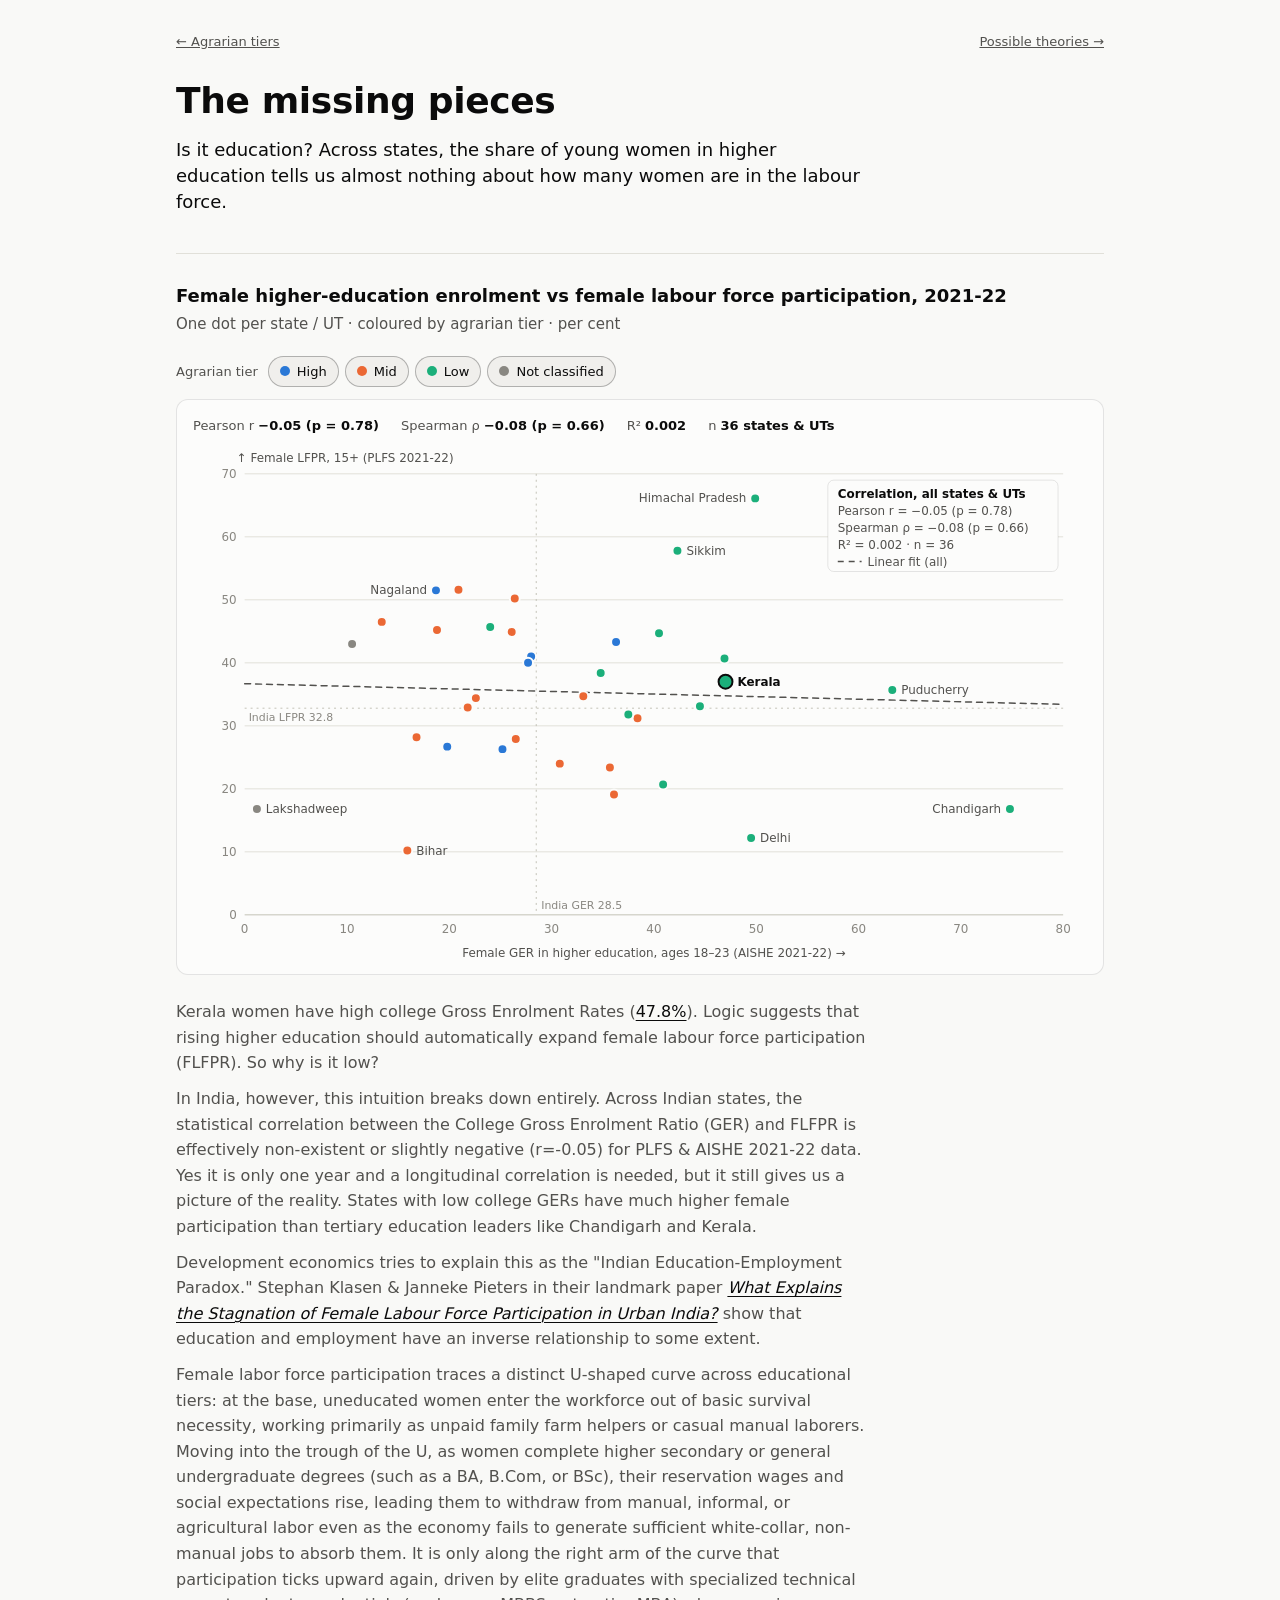
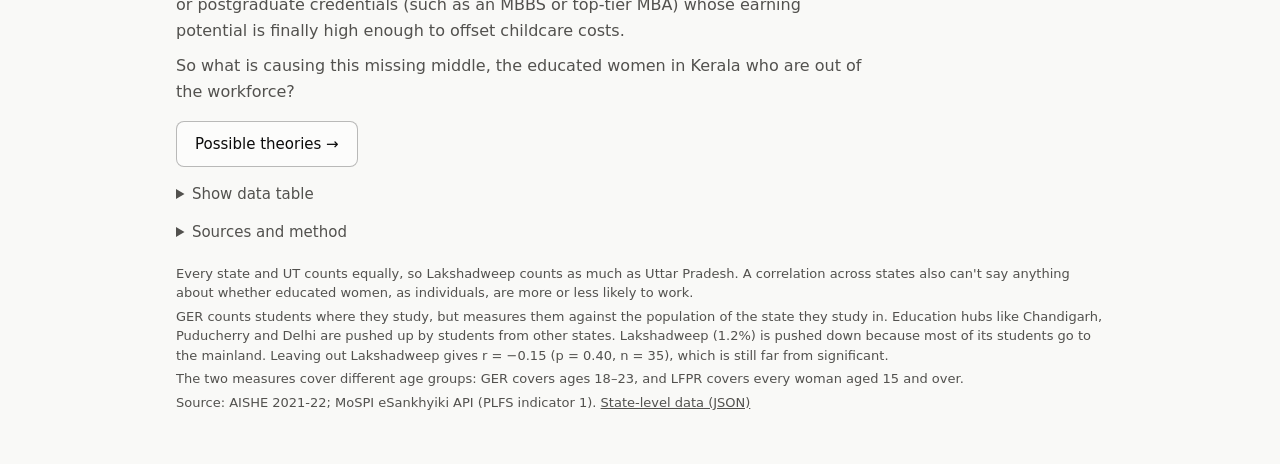
==== missing-pieces.html @ e7e6b926 "Where are Kerala's working women Co-Authored-By: Claude Opus 5.5 <noreply@anthropic.com>" ====
<!doctype html>
<html lang="en">
<head>
<meta charset="utf-8">
<meta name="viewport" content="width=device-width, initial-scale=1">
<title>The Missing Pieces</title>
<style>
  :root {
    color-scheme: light;
    --page: #f9f9f7;
    --surface-1: #fcfcfb;
    --surface-2: #f0efec;
    --text-primary: #0b0b0b;
    --text-secondary: #52514e;
    --text-muted: #898781;
    --grid: #e1e0d9;
    --axis: #c3c2b7;
    --border: rgba(11,11,11,0.10);
    --border-strong: rgba(11,11,11,0.28);
    --tier-high: #2a78d6;
    --tier-mid: #eb6834;
    --tier-low: #1baf7a;
  }
  @media (prefers-color-scheme: dark) {
    :root:not([data-theme="light"]) {
      color-scheme: dark;
      --page: #0d0d0d;
      --surface-1: #1a1a19;
      --surface-2: #2c2c2a;
      --text-primary: #f0efec;
      --text-secondary: #c3c2b7;
      --grid: #2c2c2a;
      --axis: #383835;
      --border: rgba(255,255,255,0.10);
      --border-strong: rgba(255,255,255,0.30);
      --tier-high: #3987e5;
      --tier-mid: #d95926;
      --tier-low: #199e70;
    }
  }
  :root[data-theme="dark"] {
    color-scheme: dark;
    --page: #0d0d0d;
    --surface-1: #1a1a19;
    --surface-2: #2c2c2a;
    --text-primary: #f0efec;
    --text-secondary: #c3c2b7;
    --grid: #2c2c2a;
    --axis: #383835;
    --border: rgba(255,255,255,0.10);
    --border-strong: rgba(255,255,255,0.30);
    --tier-high: #3987e5;
    --tier-mid: #d95926;
    --tier-low: #199e70;
  }
  * { box-sizing: border-box; }
  body {
    margin: 0;
    background: var(--page);
    color: var(--text-primary);
    font: 15px/1.5 system-ui, -apple-system, "Segoe UI", sans-serif;
  }
  main { max-width: 960px; margin: 0 auto; padding: 32px 16px 48px; }
  h1 { font-size: 22px; font-weight: 600; margin: 0 0 4px; }
  .sub { color: var(--text-secondary); margin: 0 0 20px; }
  .controls { display: flex; flex-wrap: wrap; gap: 12px 28px; margin: 0 0 12px; }
  .group { display: flex; align-items: center; flex-wrap: wrap; gap: 6px; }
  .group-label { color: var(--text-secondary); font-size: 13px; margin-right: 4px; }
  .chip {
    font: inherit; font-size: 13px; cursor: pointer;
    display: inline-flex; align-items: center; gap: 7px;
    padding: 5px 11px; border-radius: 999px;
    background: transparent; color: var(--text-muted);
    border: 1px solid var(--border);
  }
  .chip:hover { background: var(--surface-2); }
  .chip[aria-pressed="true"] { background: var(--surface-2); color: var(--text-primary); border-color: var(--border-strong); }
  .chip[aria-pressed="false"] .sw { opacity: 0.3; }
  .chip:focus-visible { outline: 2px solid var(--tier-high); outline-offset: 2px; }
  .sw-tier { width: 10px; height: 10px; border-radius: 3px; display: inline-block; }
  .sw-line { display: block; }
  .card {
    background: var(--surface-1);
    border: 1px solid var(--border);
    border-radius: 12px;
    padding: 16px 16px 12px;
    position: relative;
  }
  .chartwrap { overflow-x: auto; }
  svg.chart { display: block; width: 100%; min-width: 640px; height: auto; overflow: visible; }
  svg.chart:focus { outline: none; }
  svg.chart:focus-visible { outline: 2px solid var(--tier-high); outline-offset: 4px; border-radius: 4px; }
  .tick { fill: var(--text-muted); font-size: 12px; font-variant-numeric: tabular-nums; }
  .era { fill: var(--text-secondary); font-size: 12px; }
  .endlabel { fill: var(--text-primary); font-size: 12px; font-variant-numeric: tabular-nums; }
  .tooltip {
    position: absolute; pointer-events: none; opacity: 0;
    background: var(--surface-1); border: 1px solid var(--border);
    border-radius: 8px; padding: 8px 10px; font-size: 13px;
    box-shadow: 0 4px 16px rgba(0,0,0,0.12); min-width: 190px;
    transition: opacity .1s;
  }
  .tooltip .hd { color: var(--text-secondary); margin-bottom: 4px; }
  .tooltip .row { display: flex; align-items: center; gap: 8px; }
  .tooltip .row b { font-weight: 600; font-variant-numeric: tabular-nums; min-width: 34px; }
  .tooltip .row .n { color: var(--text-muted); margin-left: auto; padding-left: 10px; font-variant-numeric: tabular-nums; }
  .tooltip .row span { color: var(--text-secondary); }
  details { margin-top: 16px; }
  summary { cursor: pointer; color: var(--text-secondary); }
  .tablewrap { overflow-x: auto; }
  table { border-collapse: collapse; margin-top: 12px; width: 100%; font-variant-numeric: tabular-nums; font-size: 14px; }
  th, td { text-align: right; padding: 6px 10px; border-bottom: 1px solid var(--grid); white-space: nowrap; }
  th:first-child, td:first-child { text-align: left; }
  th { color: var(--text-secondary); font-weight: 500; }
  .classify .lede { color: var(--text-secondary); font-size: 14px; margin: 12px 0 4px; }
  .classify table { margin-top: 8px; }
  .classify tr.tier-start td { border-top: 1px solid var(--axis); }
  .classify td.tiercell { text-align: left; }
  .classify tr.flash td { background: color-mix(in srgb, var(--tier-low) 22%, transparent); transition: background 1.2s; }
  .classify td.tiercell i { display: inline-block; width: 10px; height: 10px; border-radius: 3px; margin-right: 7px; vertical-align: -1px; }
  .classify th:nth-child(2), .classify td:nth-child(2), .classify th:nth-child(3) { text-align: left; }
  .source { color: var(--text-secondary); font-size: 13px; margin-top: 14px; padding-top: 10px; border-top: 1px solid var(--grid); }
  .source p { margin: 4px 0; }
  .source b { color: var(--text-primary); font-weight: 600; }
  .source a { color: inherit; }
  .notes { color: var(--text-secondary); font-size: 13px; margin-top: 20px; }
  .notes p { margin: 4px 0; }
  .notes a, .nav a { color: inherit; }
  .nav { display: flex; gap: 16px; font-size: 13px; color: var(--text-secondary); margin-bottom: 16px; }
  .nav .next { margin-left: auto; }
  .hero { padding: 12px 0 28px; margin-bottom: 28px; border-bottom: 1px solid var(--grid); }
  .hero h1 { font-size: clamp(26px, 4.5vw, 36px); line-height: 1.15; font-weight: 700; letter-spacing: -0.01em; margin: 0 0 16px; max-width: 28ch; text-wrap: balance; }
  .blurb { max-width: 68ch; color: var(--text-secondary); font-size: 16px; line-height: 1.6; }
  .blurb p { margin: 0 0 10px; }
  .blurb .lead { color: var(--text-primary); font-size: 18px; font-weight: 500; line-height: 1.45; }
  .blurb strong { color: var(--text-primary); font-weight: 600; }
  .blurb a { color: var(--text-primary); text-decoration-thickness: 1px; text-underline-offset: 3px; }
  .blurb a:hover { text-decoration-thickness: 2px; }
  .blurb a.btn-next { display: inline-block; margin-top: 6px; padding: 10px 18px; border: 1px solid var(--border-strong); border-radius: 8px; background: var(--surface-1); color: var(--text-primary); font-size: 15px; font-weight: 500; text-decoration: none; transition: background .15s, border-color .15s; }
  .blurb a.btn-next:hover { background: var(--surface-2); border-color: var(--text-secondary); }
  .blurb a.btn-next:focus-visible { outline: 2px solid var(--tier-high); outline-offset: 2px; }
  .chart-h { font-size: 18px; font-weight: 600; margin: 0 0 4px; }
  .err { color: var(--text-secondary); padding: 40px 0; text-align: center; }
  .stats { display: flex; flex-wrap: wrap; gap: 6px 22px; margin: 0 0 10px; font-size: 13px; color: var(--text-secondary); }
  .stats b { color: var(--text-primary); font-weight: 600; font-variant-numeric: tabular-nums; }
  .axis-title { fill: var(--text-secondary); font-size: 12px; }
  .ref-label { fill: var(--text-muted); font-size: 11px; font-variant-numeric: tabular-nums; }
  .ptlabel { fill: var(--text-secondary); font-size: 12px; }
  .ptlabel.key { fill: var(--text-primary); font-weight: 600; }
  .statbox-h { fill: var(--text-primary); font-size: 12px; font-weight: 600; }
  .statbox-t { fill: var(--text-secondary); font-size: 12px; font-variant-numeric: tabular-nums; }
  .sw-dot { width: 10px; height: 10px; border-radius: 50%; display: inline-block; }
</style>
</head>
<body>
<main>
  <div class="nav"><a href="tiers.html">← Agrarian tiers</a><a class="next" href="possible-theories.html">Possible theories →</a></div>
  <header class="hero">
    <h1>The missing pieces</h1>
    <div class="blurb">
      <p class="lead">Is it education? Across states, the share of young women in higher education tells us almost nothing about how many women are in the labour force.</p>
    </div>
  </header>

  <h2 class="chart-h">Female higher-education enrolment vs female labour force participation, 2021-22</h2>
  <p class="sub">One dot per state / UT · coloured by agrarian tier · per cent</p>

  <div class="controls">
    <div class="group" role="group" aria-label="Agrarian tier" id="tierGroup">
      <span class="group-label">Agrarian tier</span>
    </div>
  </div>

  <div class="card" id="card">
    <div class="stats" id="stats"></div>
    <div id="chart" class="chartwrap"><p class="err">Loading…</p></div>
    <div class="tooltip" id="tip" role="status" aria-live="polite"></div>
  </div>

  <div class="blurb" style="margin-top: 1.5em;">
    <p>Kerala women have high college Gross Enrolment Rates (<a href="https://aishe.gov.in/document/aishe-final-report-2021-22/" target="_blank" rel="noopener">47.8%</a>). Logic suggests that rising higher education should automatically expand female labour force participation (FLFPR). So why is it low?</p>
    <p>In India, however, this intuition breaks down entirely. Across Indian states, the statistical correlation between the College Gross Enrolment Ratio (GER) and FLFPR is effectively non-existent or slightly negative (r=-0.05) for PLFS &amp; AISHE 2021-22 data. Yes it is only one year and a longitudinal correlation is needed, but it still gives us a picture of the reality. States with low college GERs have much higher female participation than tertiary education leaders like Chandigarh and Kerala.</p>
    <p>Development economics tries to explain this as the "Indian Education-Employment Paradox." Stephan Klasen &amp; Janneke Pieters in their landmark paper <a href="https://documents1.worldbank.org/curated/en/466621488434287942/pdf/112477-JRN-PUBLIC-WBER-2015-29-3-what-explains-the-stagnation-of-female-labor-force-participation-in-urban-india-Copy.pdf" target="_blank" rel="noopener"><em>What Explains the Stagnation of Female Labour Force Participation in Urban India?</em></a> show that education and employment have an inverse relationship to some extent.</p>
    <p>Female labor force participation traces a distinct U-shaped curve across educational tiers: at the base, uneducated women enter the workforce out of basic survival necessity, working primarily as unpaid family farm helpers or casual manual laborers. Moving into the trough of the U, as women complete higher secondary or general undergraduate degrees (such as a BA, B.Com, or BSc), their reservation wages and social expectations rise, leading them to withdraw from manual, informal, or agricultural labor even as the economy fails to generate sufficient white-collar, non-manual jobs to absorb them. It is only along the right arm of the curve that participation ticks upward again, driven by elite graduates with specialized technical or postgraduate credentials (such as an MBBS or top-tier MBA) whose earning potential is finally high enough to offset childcare costs.</p>
    <p>So what is causing this missing middle, the educated women in Kerala who are out of the workforce?</p>
    <a class="btn-next" href="possible-theories.html">Possible theories →</a>
  </div>

  <details>
    <summary>Show data table</summary>
    <div class="tablewrap"><table id="table"></table></div>
  </details>

  <details class="classify">
    <summary>Sources and method</summary>
    <div class="source">
      <p><b>Sources</b></p>
      <p>Female GER: Ministry of Education, All India Survey on Higher Education (AISHE) 2021-22. Women enrolled in higher education as a share of the female population aged 18–23.</p>
      <p>Female LFPR: Ministry of Statistics and Programme Implementation (MoSPI), Periodic Labour Force Survey (PLFS), July 2021 – June 2022. Female, age 15+, rural + urban, usual status (ps+ss). Retrieved from the MoSPI <a href="https://esankhyiki.mospi.gov.in">eSankhyiki</a> API (PLFS indicator 1) on 26 October 2026.</p>
      <p>Agrarian tiers as on the <a href="tiers.html">previous page</a> (agriculture share of GSVA, 2023-24).</p>
      <p><b>Method</b></p>
      <p>Correlations are computed across the 36 states and UTs, one value each (All India is not included). Pearson's r measures a straight-line relationship, and Spearman's ρ compares the rank orders. p-values are two-sided. The dashed trend line is an ordinary least-squares fit of female LFPR on female GER. Computed with SciPy in <code>build_ger_data.py</code>.</p>
    </div>
  </details>

  <div class="notes">
    <p>Every state and UT counts equally, so Lakshadweep counts as much as Uttar Pradesh. A correlation across states also can't say anything about whether educated women, as individuals, are more or less likely to work.</p>
    <p>GER counts students where they study, but measures them against the population of the state they study in. Education hubs like Chandigarh, Puducherry and Delhi are pushed up by students from other states. Lakshadweep (1.2%) is pushed down because most of its students go to the mainland. Leaving out Lakshadweep gives r = <span id="altR"></span>, which is still far from significant.</p>
    <p>The two measures cover different age groups: GER covers ages 18–23, and LFPR covers every woman aged 15 and over.</p>
    <p>Source: AISHE 2021-22; MoSPI eSankhyiki API (PLFS indicator 1). <a href="ger_flfpr.json">State-level data (JSON)</a></p>
  </div>
</main>

<script>
const TIERS = [
  { key: "High", label: "High", color: "--tier-high" },
  { key: "Mid",  label: "Mid",  color: "--tier-mid" },
  { key: "Low",  label: "Low",  color: "--tier-low" },
  { key: null,   label: "Not classified", color: "--text-muted" },
];
// states named on the chart, and which side of the dot the name sits
const LABELS = {
  "Kerala": "right", "Delhi": "right", "Chandigarh": "left", "Himachal Pradesh": "left",
  "Bihar": "right", "Lakshadweep": "right", "Nagaland": "left", "Puducherry": "right", "Sikkim": "right",
};
const KEY_STATE = "Kerala";
const SVGNS = "http://www.w3.org/2000/svg";

const selected = new Set(TIERS.map(t => t.key));
let DATA = null;

function el(name, attrs, parent) {
  const e = document.createElementNS(SVGNS, name);
  for (const k in attrs) if (attrs[k] != null) e.setAttribute(k, attrs[k]);
  if (parent) parent.appendChild(e);
  return e;
}
const tierOf = s => TIERS.find(t => t.key === (s.tier || null));
const fmt = v => v.toFixed(1);
const sgn = v => (v < 0 ? "−" : "") + Math.abs(v).toFixed(2);
const pfmt = p => p < 0.001 ? "p < 0.001" : `p = ${p.toFixed(2)}`;

// toggle chips: any combination allowed, but at least one stays on
function buildControls() {
  const g = document.getElementById("tierGroup");
  TIERS.forEach(t => {
    const b = document.createElement("button");
    b.type = "button";
    b.className = "chip";
    b.setAttribute("aria-pressed", selected.has(t.key));
    const sw = document.createElement("i");
    sw.className = "sw sw-dot";
    sw.style.background = `var(${t.color})`;
    b.append(sw, document.createTextNode(t.label));
    b.addEventListener("click", () => {
      if (selected.has(t.key)) {
        if (selected.size === 1) return;
        selected.delete(t.key);
      } else selected.add(t.key);
      b.setAttribute("aria-pressed", selected.has(t.key));
      render();
    });
    g.appendChild(b);
  });
}

// Pearson r and OLS fit for the current selection (the full-set figures come from SciPy in the JSON)
function pearson(rows) {
  const n = rows.length;
  if (n < 3) return null;
  const mx = rows.reduce((a, s) => a + s.ger, 0) / n, my = rows.reduce((a, s) => a + s.flfpr, 0) / n;
  let sxy = 0, sxx = 0, syy = 0;
  rows.forEach(s => { const dx = s.ger - mx, dy = s.flfpr - my; sxy += dx * dy; sxx += dx * dx; syy += dy * dy; });
  const slope = sxy / sxx;
  return { n, r: sxy / Math.sqrt(sxx * syy), slope, intercept: my - slope * mx };
}

function renderStats(sub) {
  const c = DATA.correlation;
  const box = document.getElementById("stats");
  box.textContent = "";
  const item = (label, value) => {
    const span = document.createElement("span");
    const b = document.createElement("b"); b.textContent = value;
    span.append(document.createTextNode(label + " "), b);
    box.appendChild(span);
  };
  item("Pearson r", `${sgn(c.pearson_r)} (${pfmt(c.pearson_p)})`);
  item("Spearman ρ", `${sgn(c.spearman_rho)} (${pfmt(c.spearman_p)})`);
  item("R²", c.r_squared.toFixed(3));
  item("n", `${c.n} states & UTs`);
  if (sub && sub.n !== c.n) item("Selected tiers: r", `${sgn(sub.r)} (n = ${sub.n})`);
}

function render() {
  const all = DATA.states;
  const active = all.filter(s => selected.has(s.tier || null));
  const sub = selected.size === TIERS.length ? null : pearson(active);
  renderStats(sub);

  const host = document.getElementById("chart");
  host.textContent = "";
  const W = 900, H = 520;
  const m = { top: 28, right: 24, bottom: 48, left: 52 };
  const iw = W - m.left - m.right, ih = H - m.top - m.bottom;
  const X0 = 0, X1 = 80, Y0 = 0, Y1 = 70;
  const x = v => m.left + (v - X0) / (X1 - X0) * iw;
  const y = v => m.top + ih - (v - Y0) / (Y1 - Y0) * ih;
  const c = DATA.correlation;

  const svg = el("svg", {
    viewBox: `0 0 ${W} ${H}`, class: "chart", tabindex: "0", role: "img",
    "aria-label": `Scatterplot of female higher-education GER against female LFPR for ${all.length} states and UTs, 2021-22. ` +
      `Pearson r ${sgn(c.pearson_r)}, ${pfmt(c.pearson_p)}: no meaningful correlation. Use left and right arrow keys to step through states.`
  }, host);

  for (let v = Y0; v <= Y1; v += 10) {
    el("line", { x1: m.left, x2: W - m.right, y1: y(v), y2: y(v), stroke: v === Y0 ? "var(--axis)" : "var(--grid)", "stroke-width": 1 }, svg);
    el("text", { x: m.left - 8, y: y(v) + 4, "text-anchor": "end", class: "tick" }, svg).textContent = v;
  }
  for (let v = X0; v <= X1; v += 10) {
    el("text", { x: x(v), y: m.top + ih + 18, "text-anchor": "middle", class: "tick" }, svg).textContent = v;
  }
  el("text", { x: m.left + iw / 2, y: H - 6, "text-anchor": "middle", class: "axis-title" }, svg)
    .textContent = "Female GER in higher education, ages 18–23 (AISHE 2021-22) →";
  el("text", { x: m.left - 8, y: m.top - 12, "text-anchor": "start", class: "axis-title" }, svg)
    .textContent = "↑ Female LFPR, 15+ (PLFS 2021-22)";

  // All India reference lines
  const ind = DATA.india;
  el("line", { x1: x(ind.ger), x2: x(ind.ger), y1: m.top, y2: m.top + ih, stroke: "var(--axis)", "stroke-dasharray": "2 4" }, svg);
  el("line", { x1: m.left, x2: W - m.right, y1: y(ind.flfpr), y2: y(ind.flfpr), stroke: "var(--axis)", "stroke-dasharray": "2 4" }, svg);
  el("text", { x: x(ind.ger) + 5, y: m.top + ih - 6, class: "ref-label" }, svg).textContent = `India GER ${fmt(ind.ger)}`;
  el("text", { x: m.left + 4, y: y(ind.flfpr) + 13, class: "ref-label" }, svg).textContent = `India LFPR ${fmt(ind.flfpr)}`;

  // least-squares trend line: all states, plus the selected tiers' line when filtered
  const fitLine = (f, attrs) => el("line", { x1: x(X0), x2: x(X1), y1: y(f.intercept + f.slope * X0), y2: y(f.intercept + f.slope * X1),
    "stroke-width": 1.5, "stroke-linecap": "round", ...attrs }, svg);
  fitLine(c, { stroke: "var(--text-secondary)", "stroke-dasharray": "6 5" });
  if (sub) fitLine(sub, { stroke: "var(--text-primary)", "stroke-dasharray": "1 4", "stroke-width": 2 });

  // correlation readout inside the plot, top-right (an empty corner of the data)
  const bx = x(57), by = y(69), bw = x(79.5) - bx;
  el("rect", { x: bx, y: by, width: bw, height: sub ? 126 : 92, rx: 6, fill: "var(--surface-1)", stroke: "var(--border)" }, svg);
  const lines = [
    ["statbox-h", "Correlation, all states & UTs"],
    ["statbox-t", `Pearson r = ${sgn(c.pearson_r)}  (${pfmt(c.pearson_p)})`],
    ["statbox-t", `Spearman ρ = ${sgn(c.spearman_rho)}  (${pfmt(c.spearman_p)})`],
    ["statbox-t", `R² = ${c.r_squared.toFixed(3)} · n = ${c.n}`],
  ];
  if (sub) lines.push(["statbox-t", `Selected tiers: r = ${sgn(sub.r)} (n = ${sub.n})`]);
  lines.forEach(([cls, t], i) => { el("text", { x: bx + 10, y: by + 18 + i * 17, class: cls }, svg).textContent = t; });
  // trend-line key, last rows of the box
  const ky = by + 18 + lines.length * 17;
  el("line", { x1: bx + 10, x2: bx + 34, y1: ky - 4, y2: ky - 4, stroke: "var(--text-secondary)", "stroke-dasharray": "6 5", "stroke-width": 1.5 }, svg);
  el("text", { x: bx + 40, y: ky, class: "statbox-t" }, svg).textContent = "Linear fit (all)";
  if (sub) {
    el("line", { x1: bx + 10, x2: bx + 34, y1: ky + 13, y2: ky + 13, stroke: "var(--text-primary)", "stroke-dasharray": "1 4", "stroke-width": 2, "stroke-linecap": "round" }, svg);
    el("text", { x: bx + 40, y: ky + 17, class: "statbox-t" }, svg).textContent = "Linear fit (selected)";
  }

  // dots: inactive tiers fade back, the key state is drawn last and larger
  const order = [...all].sort((a, b) => (a.state === KEY_STATE) - (b.state === KEY_STATE));
  const pts = order.map(s => {
    const on = selected.has(s.tier || null);
    const key = s.state === KEY_STATE;
    const dot = el("circle", { cx: x(s.ger), cy: y(s.flfpr), r: key ? 7 : 5, fill: `var(${tierOf(s).color})`,
      stroke: key ? "var(--text-primary)" : "var(--surface-1)", "stroke-width": 2, opacity: on ? 1 : 0.15 }, svg);
    return { s, dot, on, px: x(s.ger), py: y(s.flfpr) };
  });
  pts.forEach(p => {
    const side = LABELS[p.s.state];
    if (!side || !p.on) return;
    const key = p.s.state === KEY_STATE;
    const off = key ? 12 : 9;
    el("text", { x: p.px + (side === "right" ? off : -off), y: p.py + 4, "text-anchor": side === "right" ? "start" : "end",
      class: key ? "ptlabel key" : "ptlabel" }, svg).textContent = p.s.state;
  });

  // hover: nearest active dot within reach, plus a ring on it
  const ring = el("circle", { r: 10, fill: "none", stroke: "var(--text-primary)", "stroke-width": 1.5, opacity: 0, "pointer-events": "none" }, svg);
  const tip = document.getElementById("tip");
  const card = document.getElementById("card");
  const nav = pts.filter(p => p.on).sort((a, b) => a.s.ger - b.s.ger);

  function show(p) {
    ring.setAttribute("cx", p.px); ring.setAttribute("cy", p.py); ring.setAttribute("opacity", 1);
    tip.textContent = "";
    const hd = document.createElement("div"); hd.className = "hd"; hd.textContent = p.s.state;
    tip.appendChild(hd);
    const row = (label, value, swatch) => {
      const r = document.createElement("div"); r.className = "row";
      const b = document.createElement("b"); b.textContent = value;
      const sp = document.createElement("span"); sp.textContent = label;
      if (swatch) r.appendChild(swatch);
      r.append(b, sp);
      tip.appendChild(r);
    };
    row("Female GER", fmt(p.s.ger));
    row("Female LFPR", fmt(p.s.flfpr));
    const t = tierOf(p.s), sw = document.createElement("i");
    sw.className = "sw-dot"; sw.style.background = `var(${t.color})`;
    row(p.s.tier ? "agrarian tier" : "", p.s.tier ? t.label : "Not classified", sw);
    const box = svg.getBoundingClientRect(), cbox = card.getBoundingClientRect();
    const scale = box.width / W;
    let left = box.left - cbox.left + p.px * scale + 16;
    if (left + tip.offsetWidth > cbox.width - 8) left -= tip.offsetWidth + 32;
    tip.style.left = `${Math.max(8, left)}px`;
    tip.style.top = `${Math.max(8, box.top - cbox.top + p.py * scale - tip.offsetHeight / 2)}px`;
    tip.style.opacity = 1;
  }
  function hide() { ring.setAttribute("opacity", 0); tip.style.opacity = 0; }

  let cur = -1;
  svg.addEventListener("pointermove", e => {
    const pt = svg.createSVGPoint(); pt.x = e.clientX; pt.y = e.clientY;
    const q = pt.matrixTransform(svg.getScreenCTM().inverse());
    let best = null, bd = 24 * 24;
    nav.forEach(p => { const d = (p.px - q.x) ** 2 + (p.py - q.y) ** 2; if (d < bd) { bd = d; best = p; } });
    if (best) { cur = nav.indexOf(best); show(best); } else hide();
  });
  svg.addEventListener("pointerleave", hide);
  svg.addEventListener("keydown", e => {
    if (e.key === "ArrowRight") cur = Math.min(nav.length - 1, cur + 1);
    else if (e.key === "ArrowLeft") cur = Math.max(0, cur < 0 ? 0 : cur - 1);
    else if (e.key === "Escape") { hide(); return; }
    else return;
    e.preventDefault(); show(nav[cur]);
  });
  svg.addEventListener("blur", hide);
}

function renderTable() {
  const t = document.getElementById("table");
  const hr = t.createTHead().insertRow();
  ["State / UT", "Agrarian tier", "Female GER (%)", "Female LFPR (%)"].forEach(h => {
    const th = document.createElement("th"); th.textContent = h; hr.appendChild(th);
  });
  const tb = t.createTBody();
  [...DATA.states].sort((a, b) => b.ger - a.ger).concat([{ ...DATA.india, tier: "—" }]).forEach(s => {
    const tr = tb.insertRow();
    if (s.state === "All India") tr.className = "tier-start";
    tr.insertCell().textContent = s.state;
    tr.insertCell().textContent = s.tier || "Not classified";
    tr.insertCell().textContent = fmt(s.ger);
    tr.insertCell().textContent = fmt(s.flfpr);
  });
}

buildControls();
fetch("ger_flfpr.json")
  .then(r => { if (!r.ok) throw new Error(r.status); return r.json(); })
  .then(d => {
    DATA = d;
    const alt = d.correlation_excl_lakshadweep;
    document.getElementById("altR").textContent = `${sgn(alt.pearson_r)} (${pfmt(alt.pearson_p)}, n = ${alt.n})`;
    render(); renderTable();
  })
  .catch(() => {
    document.getElementById("chart").innerHTML =
      '<p class="err">Couldn\'t load ger_flfpr.json. Serve this folder over HTTP (opening the file directly won\'t work).</p>';
  });
</script>
</body>
</html>
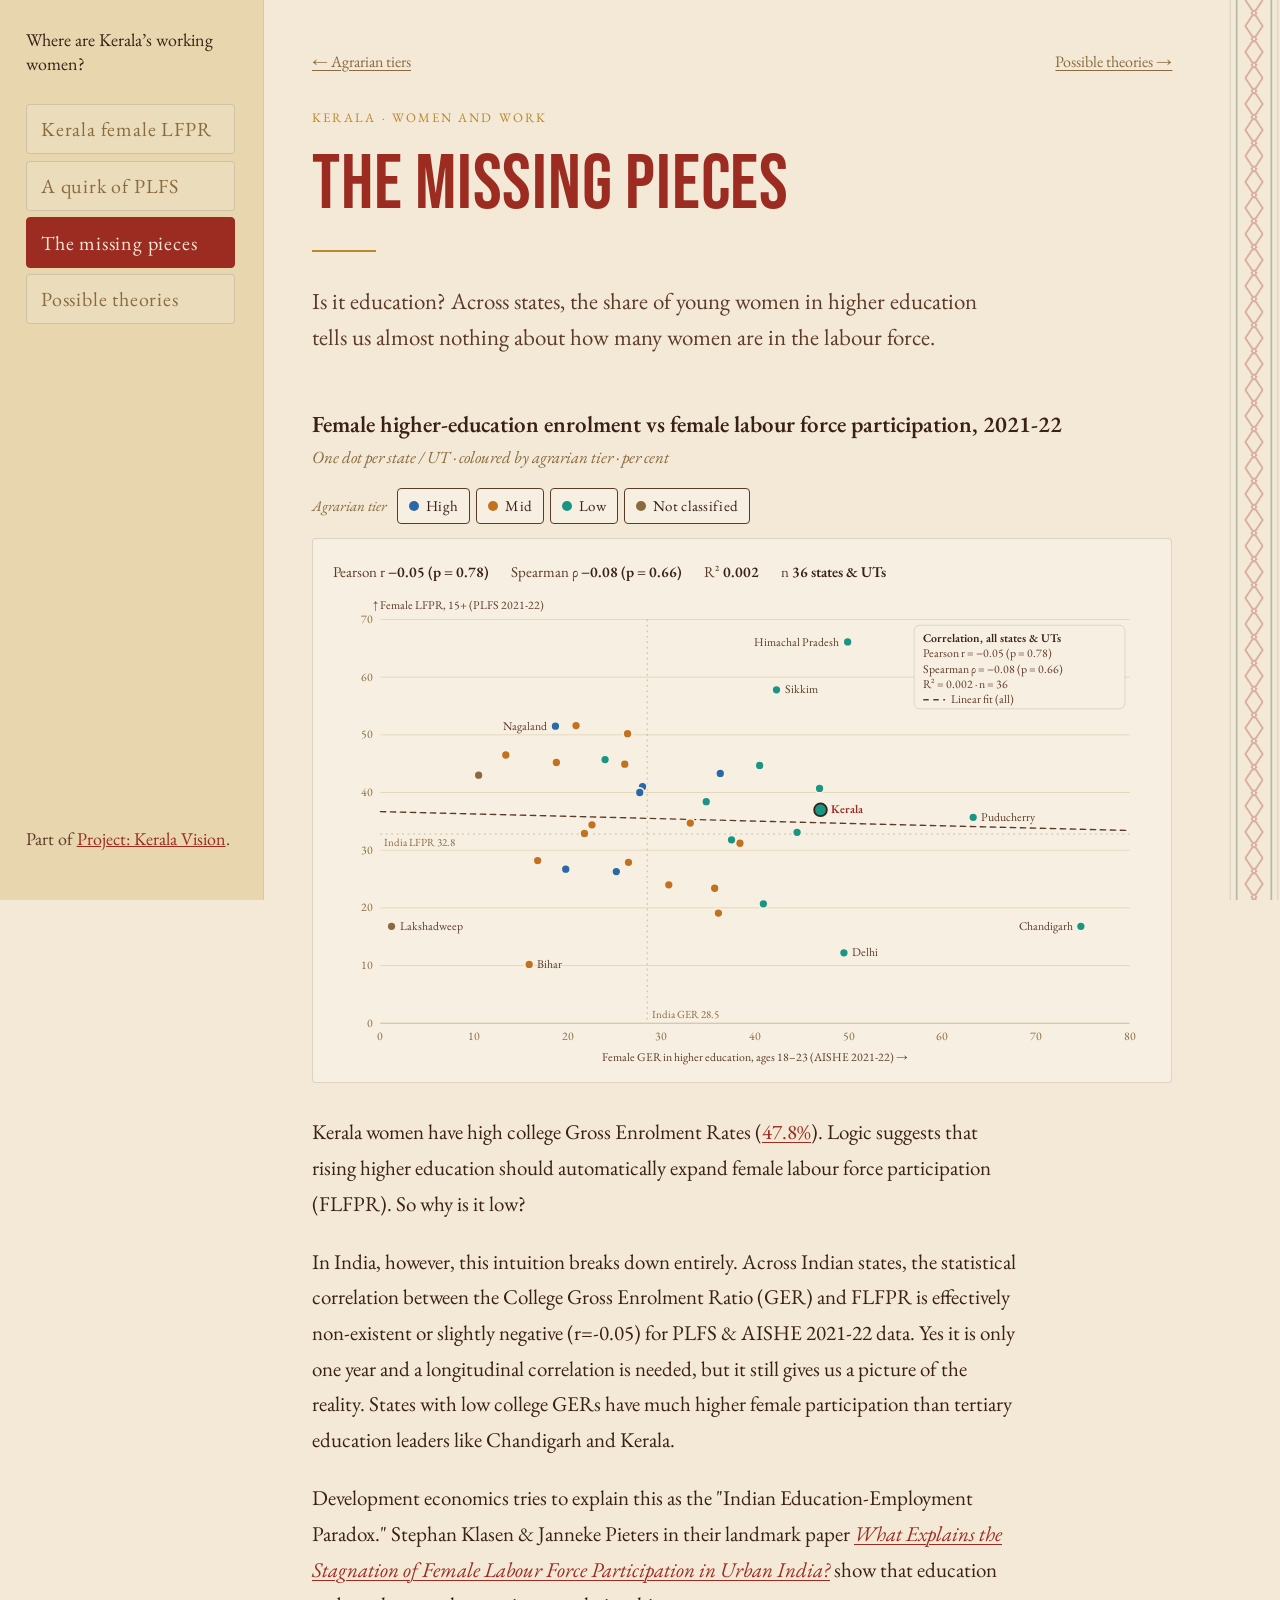
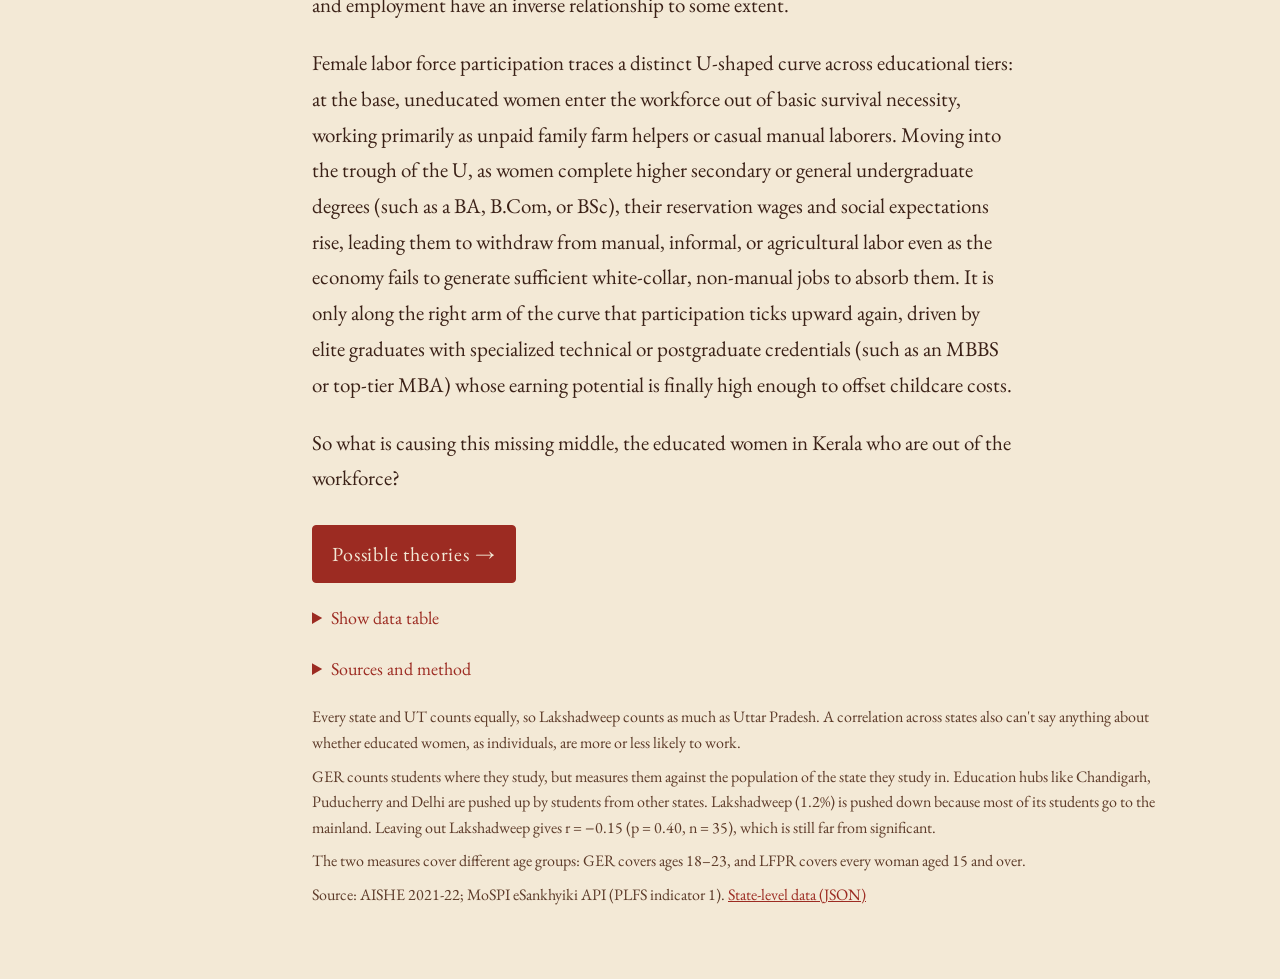
==== commit c1b918f6: "Adopt Project: Kerala Vision design across the site Shared theme.css with the Kerala Vision sidebar " ====
--- a/missing-pieces.html
+++ b/missing-pieces.html
@@ -4,159 +4,30 @@
 <meta charset="utf-8">
 <meta name="viewport" content="width=device-width, initial-scale=1">
 <title>The Missing Pieces</title>
-<style>
-  :root {
-    color-scheme: light;
-    --page: #f9f9f7;
-    --surface-1: #fcfcfb;
-    --surface-2: #f0efec;
-    --text-primary: #0b0b0b;
-    --text-secondary: #52514e;
-    --text-muted: #898781;
-    --grid: #e1e0d9;
-    --axis: #c3c2b7;
-    --border: rgba(11,11,11,0.10);
-    --border-strong: rgba(11,11,11,0.28);
-    --tier-high: #2a78d6;
-    --tier-mid: #eb6834;
-    --tier-low: #1baf7a;
-  }
-  @media (prefers-color-scheme: dark) {
-    :root:not([data-theme="light"]) {
-      color-scheme: dark;
-      --page: #0d0d0d;
-      --surface-1: #1a1a19;
-      --surface-2: #2c2c2a;
-      --text-primary: #f0efec;
-      --text-secondary: #c3c2b7;
-      --grid: #2c2c2a;
-      --axis: #383835;
-      --border: rgba(255,255,255,0.10);
-      --border-strong: rgba(255,255,255,0.30);
-      --tier-high: #3987e5;
-      --tier-mid: #d95926;
-      --tier-low: #199e70;
-    }
-  }
-  :root[data-theme="dark"] {
-    color-scheme: dark;
-    --page: #0d0d0d;
-    --surface-1: #1a1a19;
-    --surface-2: #2c2c2a;
-    --text-primary: #f0efec;
-    --text-secondary: #c3c2b7;
-    --grid: #2c2c2a;
-    --axis: #383835;
-    --border: rgba(255,255,255,0.10);
-    --border-strong: rgba(255,255,255,0.30);
-    --tier-high: #3987e5;
-    --tier-mid: #d95926;
-    --tier-low: #199e70;
-  }
-  * { box-sizing: border-box; }
-  body {
-    margin: 0;
-    background: var(--page);
-    color: var(--text-primary);
-    font: 15px/1.5 system-ui, -apple-system, "Segoe UI", sans-serif;
-  }
-  main { max-width: 960px; margin: 0 auto; padding: 32px 16px 48px; }
-  h1 { font-size: 22px; font-weight: 600; margin: 0 0 4px; }
-  .sub { color: var(--text-secondary); margin: 0 0 20px; }
-  .controls { display: flex; flex-wrap: wrap; gap: 12px 28px; margin: 0 0 12px; }
-  .group { display: flex; align-items: center; flex-wrap: wrap; gap: 6px; }
-  .group-label { color: var(--text-secondary); font-size: 13px; margin-right: 4px; }
-  .chip {
-    font: inherit; font-size: 13px; cursor: pointer;
-    display: inline-flex; align-items: center; gap: 7px;
-    padding: 5px 11px; border-radius: 999px;
-    background: transparent; color: var(--text-muted);
-    border: 1px solid var(--border);
-  }
-  .chip:hover { background: var(--surface-2); }
-  .chip[aria-pressed="true"] { background: var(--surface-2); color: var(--text-primary); border-color: var(--border-strong); }
-  .chip[aria-pressed="false"] .sw { opacity: 0.3; }
-  .chip:focus-visible { outline: 2px solid var(--tier-high); outline-offset: 2px; }
-  .sw-tier { width: 10px; height: 10px; border-radius: 3px; display: inline-block; }
-  .sw-line { display: block; }
-  .card {
-    background: var(--surface-1);
-    border: 1px solid var(--border);
-    border-radius: 12px;
-    padding: 16px 16px 12px;
-    position: relative;
-  }
-  .chartwrap { overflow-x: auto; }
-  svg.chart { display: block; width: 100%; min-width: 640px; height: auto; overflow: visible; }
-  svg.chart:focus { outline: none; }
-  svg.chart:focus-visible { outline: 2px solid var(--tier-high); outline-offset: 4px; border-radius: 4px; }
-  .tick { fill: var(--text-muted); font-size: 12px; font-variant-numeric: tabular-nums; }
-  .era { fill: var(--text-secondary); font-size: 12px; }
-  .endlabel { fill: var(--text-primary); font-size: 12px; font-variant-numeric: tabular-nums; }
-  .tooltip {
-    position: absolute; pointer-events: none; opacity: 0;
-    background: var(--surface-1); border: 1px solid var(--border);
-    border-radius: 8px; padding: 8px 10px; font-size: 13px;
-    box-shadow: 0 4px 16px rgba(0,0,0,0.12); min-width: 190px;
-    transition: opacity .1s;
-  }
-  .tooltip .hd { color: var(--text-secondary); margin-bottom: 4px; }
-  .tooltip .row { display: flex; align-items: center; gap: 8px; }
-  .tooltip .row b { font-weight: 600; font-variant-numeric: tabular-nums; min-width: 34px; }
-  .tooltip .row .n { color: var(--text-muted); margin-left: auto; padding-left: 10px; font-variant-numeric: tabular-nums; }
-  .tooltip .row span { color: var(--text-secondary); }
-  details { margin-top: 16px; }
-  summary { cursor: pointer; color: var(--text-secondary); }
-  .tablewrap { overflow-x: auto; }
-  table { border-collapse: collapse; margin-top: 12px; width: 100%; font-variant-numeric: tabular-nums; font-size: 14px; }
-  th, td { text-align: right; padding: 6px 10px; border-bottom: 1px solid var(--grid); white-space: nowrap; }
-  th:first-child, td:first-child { text-align: left; }
-  th { color: var(--text-secondary); font-weight: 500; }
-  .classify .lede { color: var(--text-secondary); font-size: 14px; margin: 12px 0 4px; }
-  .classify table { margin-top: 8px; }
-  .classify tr.tier-start td { border-top: 1px solid var(--axis); }
-  .classify td.tiercell { text-align: left; }
-  .classify tr.flash td { background: color-mix(in srgb, var(--tier-low) 22%, transparent); transition: background 1.2s; }
-  .classify td.tiercell i { display: inline-block; width: 10px; height: 10px; border-radius: 3px; margin-right: 7px; vertical-align: -1px; }
-  .classify th:nth-child(2), .classify td:nth-child(2), .classify th:nth-child(3) { text-align: left; }
-  .source { color: var(--text-secondary); font-size: 13px; margin-top: 14px; padding-top: 10px; border-top: 1px solid var(--grid); }
-  .source p { margin: 4px 0; }
-  .source b { color: var(--text-primary); font-weight: 600; }
-  .source a { color: inherit; }
-  .notes { color: var(--text-secondary); font-size: 13px; margin-top: 20px; }
-  .notes p { margin: 4px 0; }
-  .notes a, .nav a { color: inherit; }
-  .nav { display: flex; gap: 16px; font-size: 13px; color: var(--text-secondary); margin-bottom: 16px; }
-  .nav .next { margin-left: auto; }
-  .hero { padding: 12px 0 28px; margin-bottom: 28px; border-bottom: 1px solid var(--grid); }
-  .hero h1 { font-size: clamp(26px, 4.5vw, 36px); line-height: 1.15; font-weight: 700; letter-spacing: -0.01em; margin: 0 0 16px; max-width: 28ch; text-wrap: balance; }
-  .blurb { max-width: 68ch; color: var(--text-secondary); font-size: 16px; line-height: 1.6; }
-  .blurb p { margin: 0 0 10px; }
-  .blurb .lead { color: var(--text-primary); font-size: 18px; font-weight: 500; line-height: 1.45; }
-  .blurb strong { color: var(--text-primary); font-weight: 600; }
-  .blurb a { color: var(--text-primary); text-decoration-thickness: 1px; text-underline-offset: 3px; }
-  .blurb a:hover { text-decoration-thickness: 2px; }
-  .blurb a.btn-next { display: inline-block; margin-top: 6px; padding: 10px 18px; border: 1px solid var(--border-strong); border-radius: 8px; background: var(--surface-1); color: var(--text-primary); font-size: 15px; font-weight: 500; text-decoration: none; transition: background .15s, border-color .15s; }
-  .blurb a.btn-next:hover { background: var(--surface-2); border-color: var(--text-secondary); }
-  .blurb a.btn-next:focus-visible { outline: 2px solid var(--tier-high); outline-offset: 2px; }
-  .chart-h { font-size: 18px; font-weight: 600; margin: 0 0 4px; }
-  .err { color: var(--text-secondary); padding: 40px 0; text-align: center; }
-  .stats { display: flex; flex-wrap: wrap; gap: 6px 22px; margin: 0 0 10px; font-size: 13px; color: var(--text-secondary); }
-  .stats b { color: var(--text-primary); font-weight: 600; font-variant-numeric: tabular-nums; }
-  .axis-title { fill: var(--text-secondary); font-size: 12px; }
-  .ref-label { fill: var(--text-muted); font-size: 11px; font-variant-numeric: tabular-nums; }
-  .ptlabel { fill: var(--text-secondary); font-size: 12px; }
-  .ptlabel.key { fill: var(--text-primary); font-weight: 600; }
-  .statbox-h { fill: var(--text-primary); font-size: 12px; font-weight: 600; }
-  .statbox-t { fill: var(--text-secondary); font-size: 12px; font-variant-numeric: tabular-nums; }
-  .sw-dot { width: 10px; height: 10px; border-radius: 50%; display: inline-block; }
-</style>
+<link rel="preconnect" href="https://fonts.googleapis.com">
+<link rel="preconnect" href="https://fonts.gstatic.com" crossorigin>
+<link rel="stylesheet" href="https://fonts.googleapis.com/css2?family=Bebas+Neue&family=EB+Garamond:ital,wght@0,400;0,500;0,600;0,700;1,400&display=swap">
+<link rel="stylesheet" href="theme.css">
+
 </head>
 <body>
+<aside class="kv-panel">
+  <nav class="kv-nav" aria-label="Pages">
+    <a class="kv-wordmark" href="index.html">Where are Kerala’s working women?</a>
+    <a href="index.html">Kerala female LFPR</a>
+    <a href="tiers.html">A quirk of PLFS</a>
+    <a href="missing-pieces.html" aria-current="page">The missing pieces</a>
+    <a href="possible-theories.html">Possible theories</a>
+  </nav>
+  <p class="kv-about">Part of <a href="https://kaustubh-misra.github.io/kerala-vision/kerala-vision/index.html" target="_blank" rel="noopener">Project: Kerala Vision</a>.</p>
+</aside>
+<div class="kv-watermark" aria-hidden="true"></div>
 <main>
   <div class="nav"><a href="tiers.html">← Agrarian tiers</a><a class="next" href="possible-theories.html">Possible theories →</a></div>
   <header class="hero">
+    <p class="eyebrow">Kerala · Women and work</p>
     <h1>The missing pieces</h1>
+    <div class="rule"></div>
     <div class="blurb">
       <p class="lead">Is it education? Across states, the share of young women in higher education tells us almost nothing about how many women are in the labour force.</p>
     </div>
--- a/theme.css
+++ b/theme.css
@@ -0,0 +1,253 @@
+/* Shared design for "Where are Kerala's working women?"
+   Copied from Project: Kerala Vision (kaustubh-misra.github.io/kerala-vision):
+   sidebar nav, Bebas Neue + EB Garamond type, muted Panchavarna palette
+   (ivory paper, ink, burgundy, gold) and the Kasavu border watermark. */
+
+:root {
+  color-scheme: light;
+  --paper: #f3e9d6;
+  --paper-deep: #e7d6ae;
+  --ink: #3a2016;
+  --ink-soft: #5c3a28;
+  --sepia: #8a6a3f;
+  --faint: #b9a173;
+  --burgundy: #9c2b22;
+  --gold: #b8872f;
+
+  /* roles the chart code reads */
+  --page: var(--paper);
+  --surface-1: #f7f0e2;
+  --surface-2: #ecdfc3;
+  --text-primary: var(--ink);
+  --text-secondary: var(--ink-soft);
+  --text-muted: var(--sepia);
+  --grid: #e3d5b8;
+  --axis: #c9b48c;
+  --border: rgba(58, 32, 22, 0.14);
+  --border-strong: rgba(58, 32, 22, 0.35);
+  --kerala: var(--burgundy);
+  --india: var(--gold);
+
+  /* categorical: agrarian tiers / sectors (validated on --surface-1) */
+  --tier-high: #2a69a8;
+  --tier-mid: #c2711f;
+  --tier-low: #1a9483;
+  --series-1: var(--tier-high);
+  --series-2: var(--tier-mid);
+  --series-3: var(--tier-low);
+
+  --font-display: "Bebas Neue", sans-serif;
+  --font-book: "EB Garamond", Garamond, Georgia, serif;
+  --panel-w: 16.5rem;
+}
+
+* { box-sizing: border-box; }
+html, body { margin: 0; padding: 0; }
+body {
+  background: var(--page);
+  color: var(--text-primary);
+  font: 21px/1.7 var(--font-book);
+  min-height: 100vh;
+}
+a { color: inherit; }
+
+/* Sidebar */
+.kv-panel {
+  position: fixed; left: 0; top: 0; bottom: 0; z-index: 20;
+  width: var(--panel-w);
+  padding: 1.75rem 1.75rem 1.75rem 1.6rem;
+  display: flex; flex-direction: column; justify-content: space-between;
+  background: var(--paper-deep);
+  border-right: 1px solid rgba(28, 28, 28, 0.08);
+  overflow-y: auto;
+}
+.kv-nav { display: flex; flex-direction: column; gap: 0.4rem; }
+.kv-wordmark {
+  font-size: 18px; line-height: 1.35; color: var(--ink);
+  margin-bottom: 1.3rem; text-decoration: none; display: inline-block;
+}
+.kv-nav a:not(.kv-wordmark) {
+  font-size: 20px; line-height: 1.3; letter-spacing: 0.04em;
+  color: var(--sepia); text-decoration: none;
+  padding: 0.7rem 0.9rem;
+  border: 1px solid rgba(58, 32, 22, 0.14); border-radius: 4px;
+  background: rgba(255, 255, 255, 0.18);
+  transition: color .2s, background-color .2s, border-color .2s;
+}
+.kv-nav a:not(.kv-wordmark):hover { color: var(--ink); border-color: var(--gold); background: rgba(184, 135, 47, 0.12); }
+.kv-nav a[aria-current="page"] { color: var(--paper); background: var(--burgundy); border-color: var(--burgundy); }
+.kv-about { font-size: 18px; line-height: 1.6; color: var(--ink-soft); margin-top: 3rem; }
+.kv-about a { color: var(--burgundy); }
+
+/* Kasavu woven border, pinned to the right edge */
+.kv-watermark {
+  position: fixed; top: 0; right: 0; bottom: 0; width: 2cm;
+  background: url("assets/kasavu-pattern.svg") repeat-y top right / 52px 78px;
+  opacity: 0.3; pointer-events: none; z-index: 1;
+}
+
+/* Content column */
+main { max-width: calc(62rem + 6rem); padding: 3rem 3rem 4rem; position: relative; z-index: 2; }
+@media (min-width: 900px) {
+  main { margin-left: var(--panel-w); padding-right: calc(2cm + 2rem); }
+}
+@media (max-width: 899px) {
+  .kv-panel { position: static; width: auto; border-right: none; border-bottom: 1px solid rgba(28, 28, 28, 0.08); padding: 1.4rem 1.6rem; }
+  .kv-nav { flex-direction: row; flex-wrap: wrap; }
+  .kv-wordmark { width: 100%; margin-bottom: 0.6rem; }
+  .kv-nav a:not(.kv-wordmark) { font-size: 16px; padding: 0.45rem 0.7rem; }
+  .kv-about, .kv-watermark { display: none; }
+}
+@media (max-width: 639px) { main { padding: 2rem 16px 3rem; } }
+
+/* Prev / next links */
+.nav { display: flex; gap: 16px; font-size: 16px; color: var(--sepia); margin-bottom: 2rem; }
+.nav a { color: inherit; text-underline-offset: 3px; }
+.nav a:hover { color: var(--burgundy); }
+.nav .next { margin-left: auto; }
+
+/* Hero */
+.hero { padding: 0 0 0.5rem; margin-bottom: 1.5rem; }
+.eyebrow { font-size: 13px; letter-spacing: 0.16em; color: var(--gold); text-transform: uppercase; margin: 0 0 1.25rem; }
+.hero h1 {
+  font-family: var(--font-display); font-weight: 400;
+  font-size: clamp(2.8rem, 6vw, 5rem); line-height: 0.95; letter-spacing: 0.01em;
+  color: var(--burgundy); margin: 0 0 1.75rem; max-width: 22ch; text-wrap: balance;
+}
+.rule { width: 4rem; height: 2px; background: var(--gold); margin: 0 0 2rem; }
+
+/* Long-form text */
+.blurb { max-width: 44rem; color: var(--text-primary); font-size: 21px; line-height: 1.7; }
+.blurb p { margin: 0 0 1.4rem; }
+.blurb .lead { font-size: 23px; line-height: 1.55; color: var(--ink-soft); }
+.blurb strong { font-weight: 600; }
+.blurb a { color: var(--burgundy); text-decoration-thickness: 1px; text-underline-offset: 3px; }
+.blurb a:hover { text-decoration-thickness: 2px; }
+.blurb ol { margin: 0 0 1.4rem; padding-left: 1.6em; }
+.blurb ol ol { list-style: lower-alpha; margin: 0.6rem 0 0; }
+.blurb li { margin: 0 0 0.9rem; }
+.blurb li::marker { color: var(--ink-soft); }
+.theories { margin-bottom: 2.5rem; }
+
+/* Forward button: the sidebar's active button */
+.blurb a.btn-next {
+  display: inline-block; margin-top: 0.4rem; padding: 0.7rem 1.2rem;
+  font-size: 20px; letter-spacing: 0.04em; text-decoration: none;
+  color: var(--paper); background: var(--burgundy);
+  border: 1px solid var(--burgundy); border-radius: 4px;
+  transition: background .2s, border-color .2s;
+}
+.blurb a.btn-next:hover { background: #7f2019; border-color: #7f2019; }
+.blurb a.btn-next:focus-visible { outline: 2px solid var(--gold); outline-offset: 2px; }
+
+/* Headings */
+h2 { font-size: 23px; font-weight: 600; line-height: 1.3; margin: 0 0 0.35rem; }
+.chart-h, .trend-h { font-size: 23px; font-weight: 600; color: var(--ink); margin: 0 0 0.35rem; }
+.section-h { font-size: 26px; font-weight: 600; color: var(--burgundy); margin: 0 0 1rem; line-height: 1.3; }
+.sub { font-size: 17px; font-style: italic; color: var(--sepia); line-height: 1.5; margin: 0 0 1.1rem; }
+.strip-section { margin: 0 0 3rem; }
+
+/* Chart cards */
+.card {
+  position: relative;
+  background: var(--surface-1);
+  border: 1px solid var(--border); border-radius: 4px;
+  padding: 1.25rem 1.25rem 0.9rem;
+  margin-bottom: 1.4rem;
+}
+.chartwrap { overflow-x: auto; }
+svg.chart { display: block; width: 100%; min-width: 640px; height: auto; overflow: visible; }
+svg.chart:focus { outline: none; }
+svg.chart:focus-visible { outline: 2px solid var(--gold); outline-offset: 4px; }
+.err { color: var(--sepia); font-style: italic; padding: 40px 0; text-align: center; }
+
+/* Chart text */
+.tick { fill: var(--text-muted); font-size: 13px; font-variant-numeric: tabular-nums; }
+.era { fill: var(--text-secondary); font-size: 13px; }
+.endlabel { fill: var(--text-primary); font-size: 13px; font-variant-numeric: tabular-nums; }
+.valuelabel { fill: var(--text-primary); font-size: 14px; font-weight: 600; font-variant-numeric: tabular-nums; }
+.axis-title { fill: var(--text-secondary); font-size: 13px; }
+.ref-label { fill: var(--text-muted); font-size: 12px; font-variant-numeric: tabular-nums; }
+.ptlabel { fill: var(--text-secondary); font-size: 13px; }
+.ptlabel.key { fill: var(--burgundy); font-weight: 600; }
+.statbox-h { fill: var(--text-primary); font-size: 13px; font-weight: 600; }
+.statbox-t { fill: var(--text-secondary); font-size: 13px; font-variant-numeric: tabular-nums; }
+.stats { display: flex; flex-wrap: wrap; gap: 6px 22px; margin: 0 0 10px; font-size: 15px; color: var(--text-secondary); }
+.stats b { color: var(--text-primary); font-weight: 600; font-variant-numeric: tabular-nums; }
+
+/* Legends */
+.legend { display: flex; flex-wrap: wrap; gap: 0.6rem 1.1rem; margin: 0 0 8px; color: var(--ink-soft); font-size: 14px; }
+.legend span { display: inline-flex; align-items: center; gap: 6px; }
+.key { width: 16px; height: 2px; display: inline-block; }
+.key.dashed { background: repeating-linear-gradient(90deg, var(--text-muted) 0 4px, transparent 4px 7px); }
+.dot { width: 10px; height: 10px; border-radius: 50%; display: inline-block; }
+.dot-state { background: var(--text-muted); opacity: 0.5; }
+.dot-kerala { background: var(--kerala); }
+.tickkey { width: 3px; height: 13px; background: var(--india); display: inline-block; }
+.sw-dot { width: 10px; height: 10px; border-radius: 50%; display: inline-block; }
+.sw-tier { width: 11px; height: 11px; border-radius: 2px; display: inline-block; }
+.sw-line { display: block; }
+
+/* Filter chips: the sidebar's buttons, small */
+.controls { display: flex; flex-wrap: wrap; gap: 12px 28px; margin: 0 0 14px; }
+.group { display: flex; align-items: center; flex-wrap: wrap; gap: 6px; }
+.group-label { color: var(--sepia); font-size: 15px; font-style: italic; margin-right: 4px; }
+.chip {
+  font: inherit; font-size: 15px; letter-spacing: 0.02em; cursor: pointer;
+  display: inline-flex; align-items: center; gap: 7px;
+  padding: 4px 11px; border-radius: 4px;
+  background: rgba(255, 255, 255, 0.18); color: var(--sepia);
+  border: 1px solid rgba(58, 32, 22, 0.14);
+  transition: color .2s, background-color .2s, border-color .2s;
+}
+.chip:hover { color: var(--ink); border-color: var(--gold); background: rgba(184, 135, 47, 0.12); }
+.chip[aria-pressed="true"] { color: var(--ink); background: var(--surface-1); border-color: var(--ink-soft); }
+.chip[aria-pressed="false"] .sw { opacity: 0.3; }
+.chip:focus-visible { outline: 2px solid var(--gold); outline-offset: 2px; }
+
+/* Tooltips: dark ink chip, as on Kerala Vision */
+.tooltip {
+  position: absolute; z-index: 5; pointer-events: none; opacity: 0;
+  background: rgba(58, 32, 22, 0.95); color: #fdf6e8;
+  border-radius: 4px; padding: 0.4rem 0.7rem;
+  font-size: 15px; line-height: 1.4; min-width: 150px;
+  box-shadow: 0 2px 10px rgba(58, 32, 22, 0.2);
+  transition: opacity .12s;
+}
+.tooltip .hd { color: rgba(253, 246, 232, 0.75); margin-bottom: 3px; }
+.tooltip .row { display: flex; align-items: center; gap: 8px; }
+.tooltip .row b { font-weight: 600; font-variant-numeric: tabular-nums; min-width: 34px; }
+.tooltip .row span, .tooltip .row span:last-child { color: rgba(253, 246, 232, 0.8); }
+.tooltip .row .n, .tooltip .rank { color: rgba(253, 246, 232, 0.6); margin-left: auto; padding-left: 10px; font-variant-numeric: tabular-nums; }
+
+/* Collapsible tables */
+details { margin-top: 1.25rem; }
+summary { cursor: pointer; color: var(--burgundy); font-size: 18px; }
+.tablewrap { overflow-x: auto; }
+table { border-collapse: collapse; margin-top: 12px; width: 100%; font-variant-numeric: tabular-nums; font-size: 16px; background: rgba(255, 255, 255, 0.4); }
+th, td { text-align: right; padding: 0.5rem 0.9rem; border-bottom: 1px solid rgba(58, 32, 22, 0.1); white-space: nowrap; }
+th:first-child, td:first-child { text-align: left; }
+th { background: var(--paper-deep); color: var(--ink); font-weight: 600; font-size: 15px; letter-spacing: 0.02em; border-bottom: 2px solid var(--gold); }
+tbody tr:nth-child(even) { background: rgba(184, 135, 47, 0.07); }
+.classify .lede { color: var(--text-secondary); font-size: 16px; margin: 12px 0 4px; }
+.classify table { margin-top: 8px; }
+.classify tr.tier-start td { border-top: 1px solid var(--axis); }
+.classify td.tiercell { text-align: left; }
+.classify tr.flash td { background: color-mix(in srgb, var(--burgundy) 18%, transparent); transition: background 1.2s; }
+.classify td.tiercell i { display: inline-block; width: 11px; height: 11px; border-radius: 2px; margin-right: 7px; vertical-align: -1px; }
+.classify th:nth-child(2), .classify td:nth-child(2), .classify th:nth-child(3) { text-align: left; }
+
+/* Notes, sources, footnotes */
+.notes, .source { color: var(--ink-soft); font-size: 16px; line-height: 1.6; margin-top: 1.25rem; }
+.notes p, .source p { margin: 0 0 0.5rem; }
+.notes a, .source a { color: var(--burgundy); }
+.source { padding-top: 10px; border-top: 1px solid rgba(58, 32, 22, 0.15); }
+.source b, .notes strong { color: var(--ink); font-weight: 600; }
+.fnref { font-size: 0.7em; line-height: 0; margin-left: 1px; }
+.fnref a { color: var(--burgundy); text-decoration: none; }
+.footnotes { margin-top: 3rem; padding-top: 1.5rem; border-top: 1px solid rgba(58, 32, 22, 0.2); color: var(--ink-soft); font-size: 16px; }
+.footnotes ol { margin: 0; padding-left: 1.4rem; }
+.footnotes a { color: var(--burgundy); }
+.footnotes li:target { color: var(--ink); }
+.fnback { text-decoration: none; margin-left: 4px; }
+.visually-hidden { position: absolute; width: 1px; height: 1px; overflow: hidden; clip: rect(0 0 0 0); white-space: nowrap; }
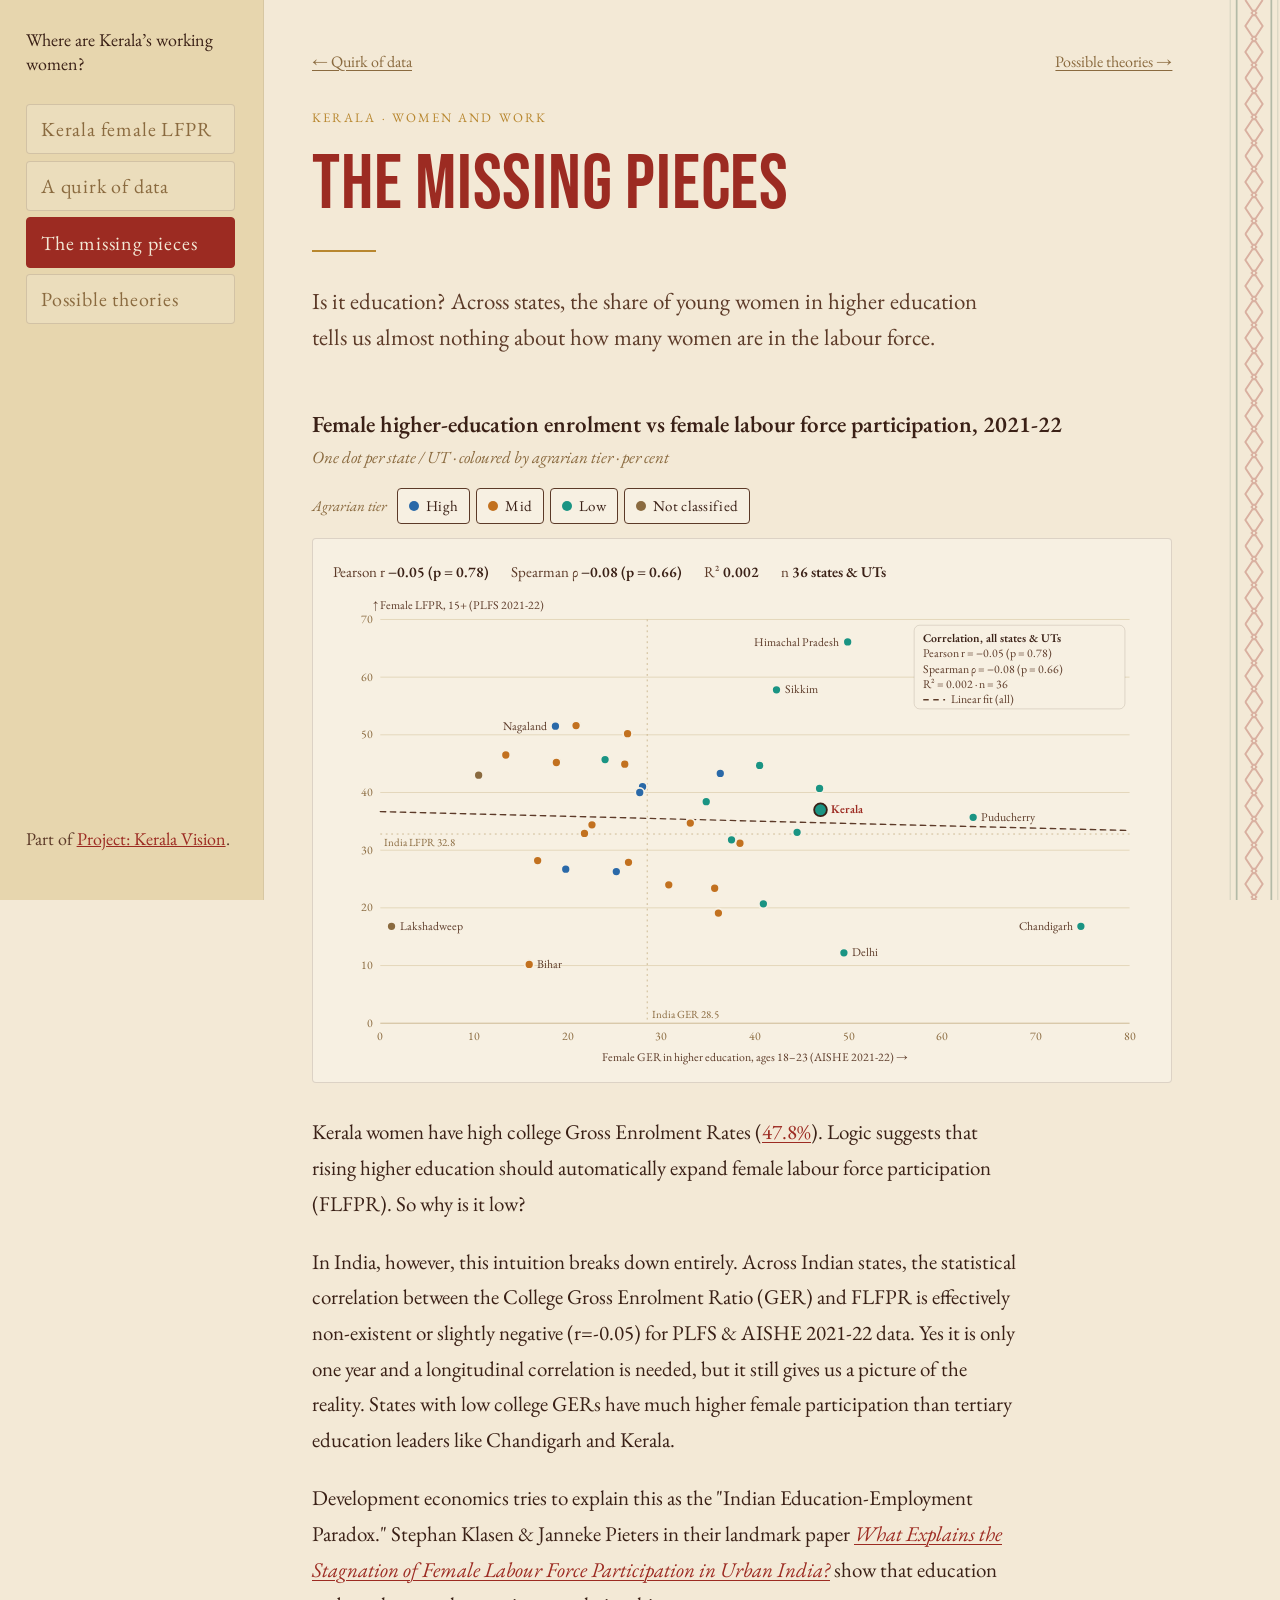
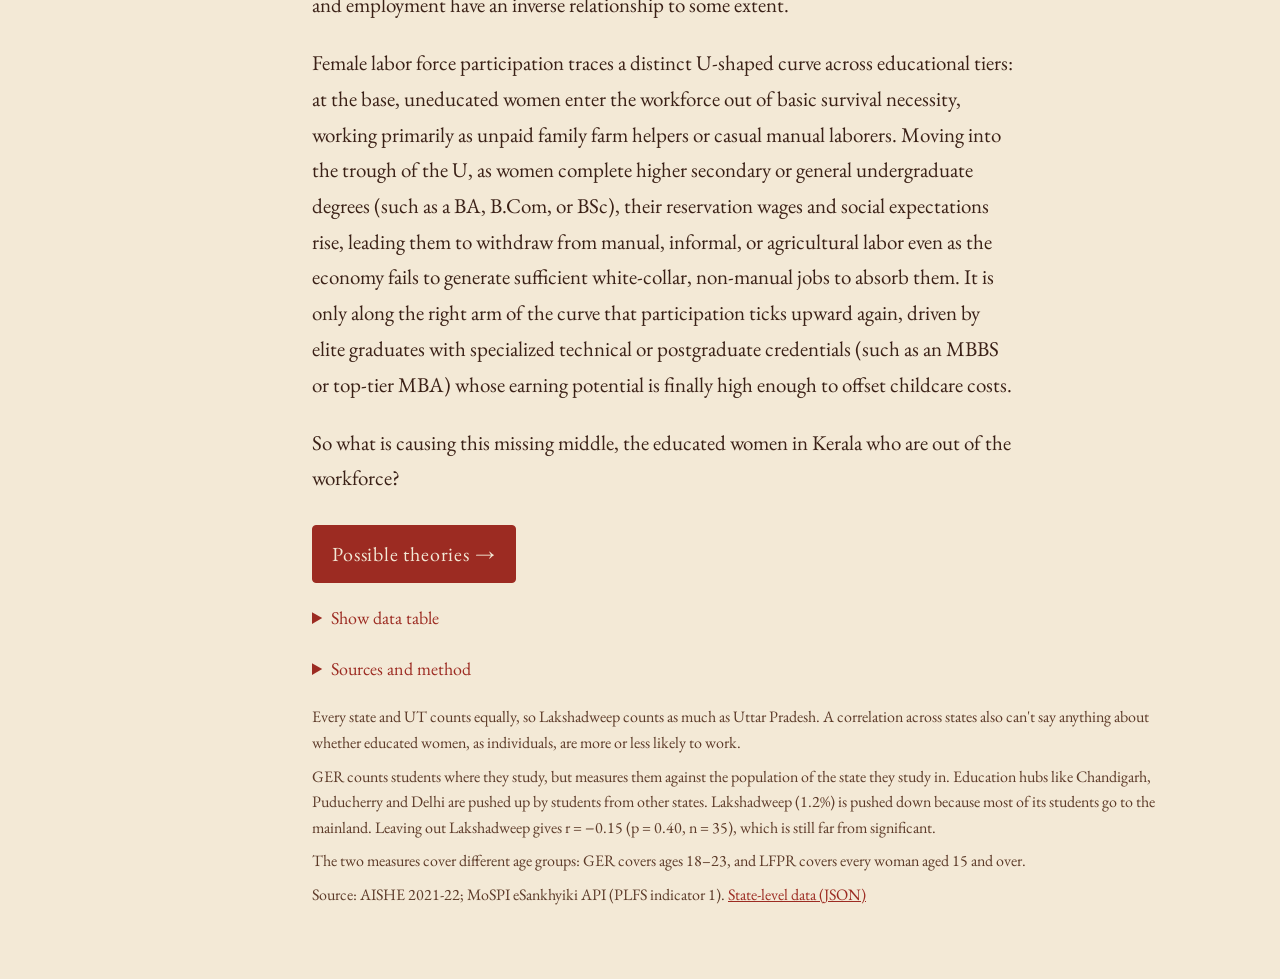
==== commit 48a0f473: "Rename page 2 to 'A quirk of data' and tidy wording - Page 2 heading: spell out female labour force " ====
--- a/missing-pieces.html
+++ b/missing-pieces.html
@@ -15,7 +15,7 @@
   <nav class="kv-nav" aria-label="Pages">
     <a class="kv-wordmark" href="index.html">Where are Kerala’s working women?</a>
     <a href="index.html">Kerala female LFPR</a>
-    <a href="tiers.html">A quirk of PLFS</a>
+    <a href="tiers.html">A quirk of data</a>
     <a href="missing-pieces.html" aria-current="page">The missing pieces</a>
     <a href="possible-theories.html">Possible theories</a>
   </nav>
@@ -23,7 +23,7 @@
 </aside>
 <div class="kv-watermark" aria-hidden="true"></div>
 <main>
-  <div class="nav"><a href="tiers.html">← Agrarian tiers</a><a class="next" href="possible-theories.html">Possible theories →</a></div>
+  <div class="nav"><a href="tiers.html">← Quirk of data</a><a class="next" href="possible-theories.html">Possible theories →</a></div>
   <header class="hero">
     <p class="eyebrow">Kerala · Women and work</p>
     <h1>The missing pieces</h1>
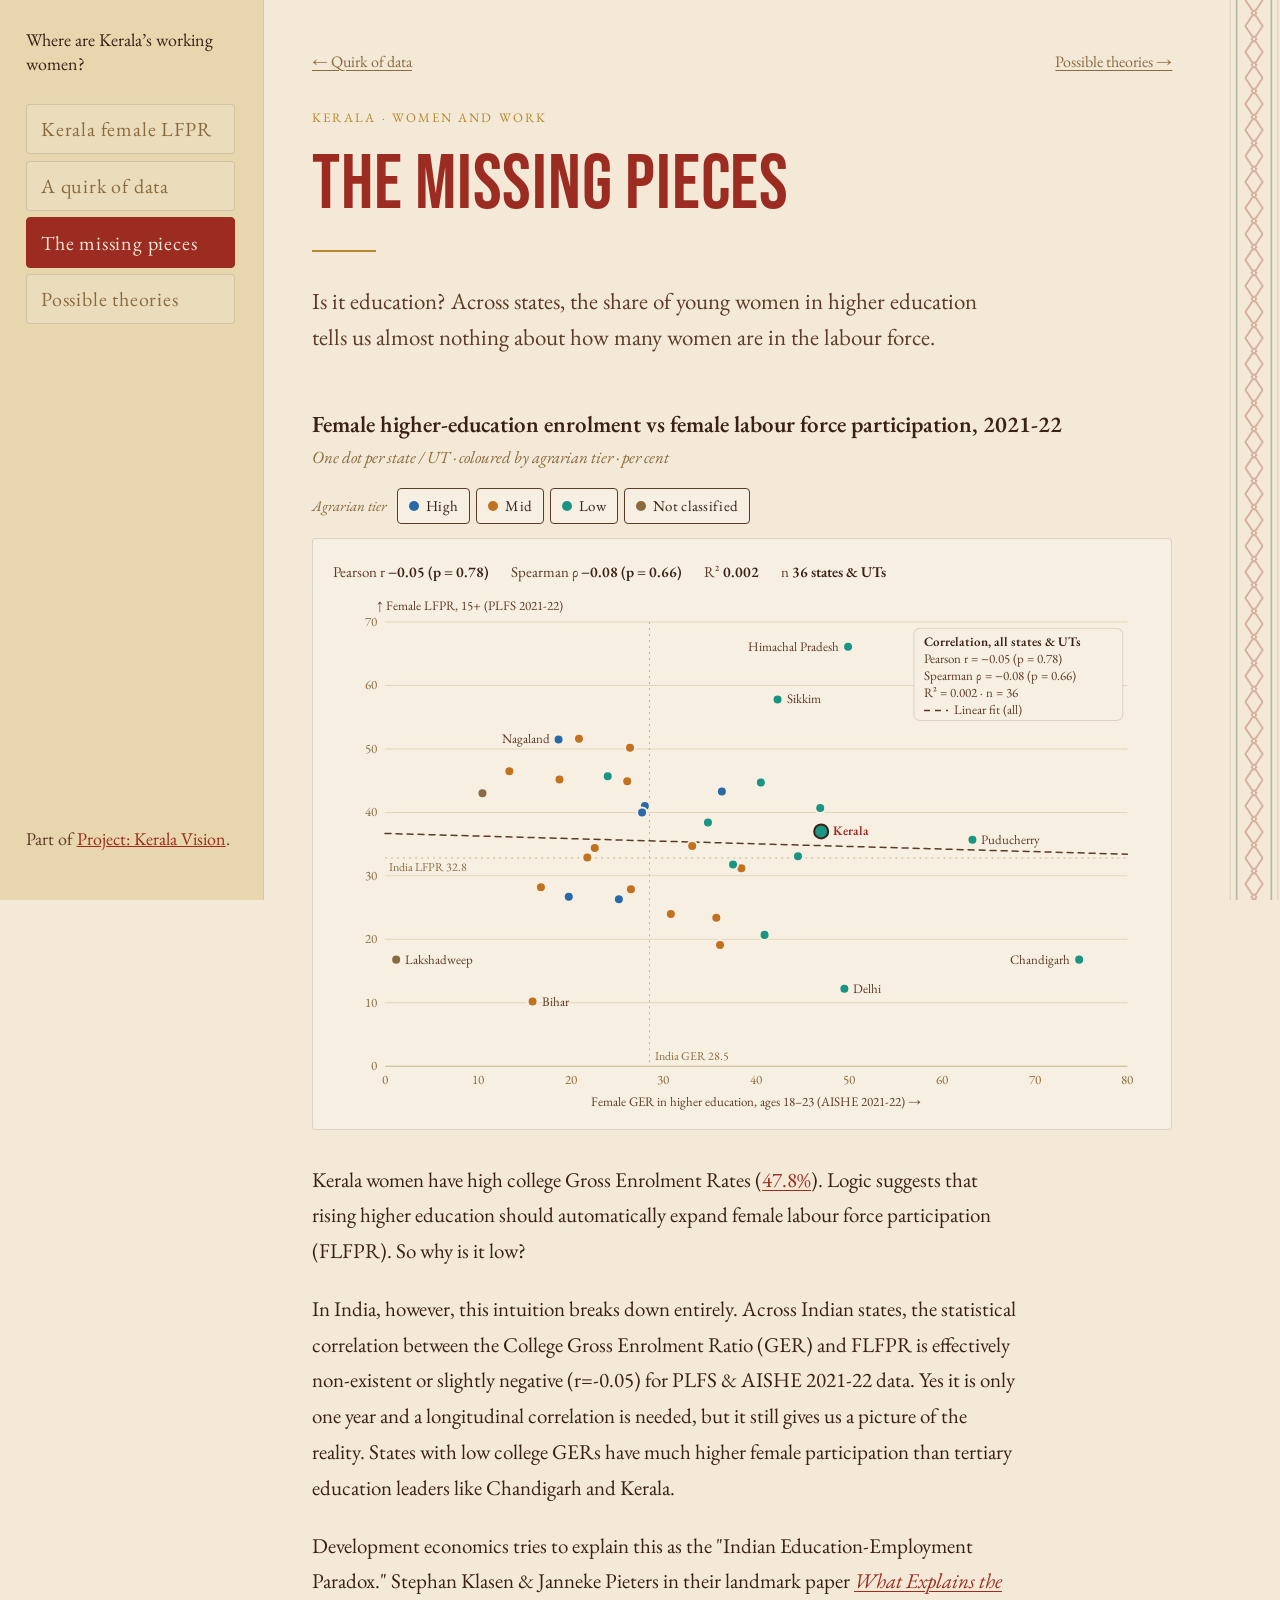
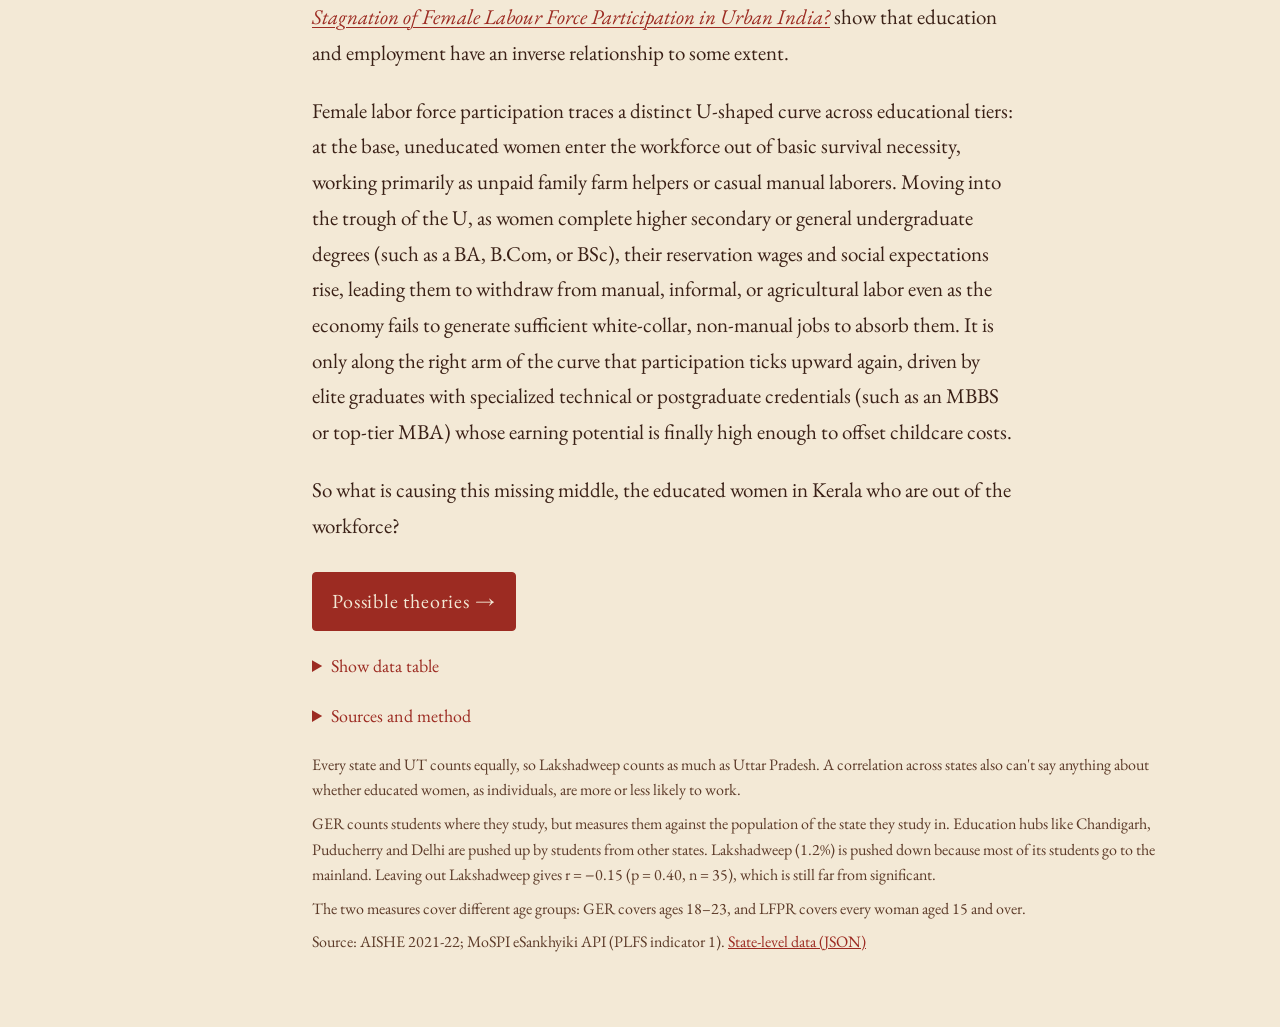
==== commit 0a669bed: "Make charts responsive on phones - Draw charts at the container's real width and redraw on resize - " ====
--- a/missing-pieces.html
+++ b/missing-pieces.html
@@ -96,6 +96,18 @@
 };
 const KEY_STATE = "Kerala";
 const SVGNS = "http://www.w3.org/2000/svg";
+// labels left off on narrow screens, where they'd run into Kerala's
+const WIDE_ONLY_LABELS = new Set(["Puducherry"]);
+
+// Draw at the container's real width (so text keeps its size on phones) and
+// redraw whenever that width changes, e.g. on rotation.
+function whenSized(host, draw) {
+  let w = 0;
+  new ResizeObserver(() => {
+    const nw = Math.round(host.clientWidth);
+    if (nw && nw !== w) { w = nw; draw(); }
+  }).observe(host);
+}
 
 const selected = new Set(TIERS.map(t => t.key));
 let DATA = null;
@@ -171,8 +183,9 @@
 
   const host = document.getElementById("chart");
   host.textContent = "";
-  const W = 900, H = 520;
-  const m = { top: 28, right: 24, bottom: 48, left: 52 };
+  const W = Math.max(300, host.clientWidth), compact = W < 560;
+  const H = compact ? Math.round(W * 1.05) : 520;
+  const m = { top: 28, right: compact ? 12 : 24, bottom: compact ? 70 : 48, left: compact ? 40 : 52 };
   const iw = W - m.left - m.right, ih = H - m.top - m.bottom;
   const X0 = 0, X1 = 80, Y0 = 0, Y1 = 70;
   const x = v => m.left + (v - X0) / (X1 - X0) * iw;
@@ -189,11 +202,11 @@
     el("line", { x1: m.left, x2: W - m.right, y1: y(v), y2: y(v), stroke: v === Y0 ? "var(--axis)" : "var(--grid)", "stroke-width": 1 }, svg);
     el("text", { x: m.left - 8, y: y(v) + 4, "text-anchor": "end", class: "tick" }, svg).textContent = v;
   }
-  for (let v = X0; v <= X1; v += 10) {
+  for (let v = X0; v <= X1; v += compact ? 20 : 10) {
     el("text", { x: x(v), y: m.top + ih + 18, "text-anchor": "middle", class: "tick" }, svg).textContent = v;
   }
-  el("text", { x: m.left + iw / 2, y: H - 6, "text-anchor": "middle", class: "axis-title" }, svg)
-    .textContent = "Female GER in higher education, ages 18–23 (AISHE 2021-22) →";
+  el("text", { x: m.left + iw / 2, y: m.top + ih + 40, "text-anchor": "middle", class: "axis-title" }, svg)
+    .textContent = compact ? "Female GER, 18–23 (AISHE 2021-22) →" : "Female GER in higher education, ages 18–23 (AISHE 2021-22) →";
   el("text", { x: m.left - 8, y: m.top - 12, "text-anchor": "start", class: "axis-title" }, svg)
     .textContent = "↑ Female LFPR, 15+ (PLFS 2021-22)";
 
@@ -210,24 +223,35 @@
   fitLine(c, { stroke: "var(--text-secondary)", "stroke-dasharray": "6 5" });
   if (sub) fitLine(sub, { stroke: "var(--text-primary)", "stroke-dasharray": "1 4", "stroke-width": 2 });
 
-  // correlation readout inside the plot, top-right (an empty corner of the data)
-  const bx = x(57), by = y(69), bw = x(79.5) - bx;
-  el("rect", { x: bx, y: by, width: bw, height: sub ? 126 : 92, rx: 6, fill: "var(--surface-1)", stroke: "var(--border)" }, svg);
-  const lines = [
-    ["statbox-h", "Correlation, all states & UTs"],
-    ["statbox-t", `Pearson r = ${sgn(c.pearson_r)}  (${pfmt(c.pearson_p)})`],
-    ["statbox-t", `Spearman ρ = ${sgn(c.spearman_rho)}  (${pfmt(c.spearman_p)})`],
-    ["statbox-t", `R² = ${c.r_squared.toFixed(3)} · n = ${c.n}`],
-  ];
-  if (sub) lines.push(["statbox-t", `Selected tiers: r = ${sgn(sub.r)} (n = ${sub.n})`]);
-  lines.forEach(([cls, t], i) => { el("text", { x: bx + 10, y: by + 18 + i * 17, class: cls }, svg).textContent = t; });
-  // trend-line key, last rows of the box
-  const ky = by + 18 + lines.length * 17;
-  el("line", { x1: bx + 10, x2: bx + 34, y1: ky - 4, y2: ky - 4, stroke: "var(--text-secondary)", "stroke-dasharray": "6 5", "stroke-width": 1.5 }, svg);
-  el("text", { x: bx + 40, y: ky, class: "statbox-t" }, svg).textContent = "Linear fit (all)";
-  if (sub) {
-    el("line", { x1: bx + 10, x2: bx + 34, y1: ky + 13, y2: ky + 13, stroke: "var(--text-primary)", "stroke-dasharray": "1 4", "stroke-width": 2, "stroke-linecap": "round" }, svg);
-    el("text", { x: bx + 40, y: ky + 17, class: "statbox-t" }, svg).textContent = "Linear fit (selected)";
+  // correlation readout inside the plot, top-right (an empty corner of the data).
+  // Narrow screens keep only the trend-line key, under the x-axis title; the
+  // figures sit above the chart.
+  if (compact) {
+    const key = (kx, label, attrs) => {
+      el("line", { x1: kx, x2: kx + 24, y1: H - 10, y2: H - 10, "stroke-width": 1.5, ...attrs }, svg);
+      el("text", { x: kx + 30, y: H - 6, class: "statbox-t" }, svg).textContent = label;
+    };
+    key(m.left, "Linear fit (all)", { stroke: "var(--text-secondary)", "stroke-dasharray": "6 5" });
+    if (sub) key(m.left + 130, "Linear fit (selected)", { stroke: "var(--text-primary)", "stroke-dasharray": "1 4", "stroke-width": 2, "stroke-linecap": "round" });
+  } else {
+    const bx = x(57), by = y(69), bw = x(79.5) - bx;
+    el("rect", { x: bx, y: by, width: bw, height: sub ? 126 : 92, rx: 6, fill: "var(--surface-1)", stroke: "var(--border)" }, svg);
+    const lines = [
+      ["statbox-h", "Correlation, all states & UTs"],
+      ["statbox-t", `Pearson r = ${sgn(c.pearson_r)}  (${pfmt(c.pearson_p)})`],
+      ["statbox-t", `Spearman ρ = ${sgn(c.spearman_rho)}  (${pfmt(c.spearman_p)})`],
+      ["statbox-t", `R² = ${c.r_squared.toFixed(3)} · n = ${c.n}`],
+    ];
+    if (sub) lines.push(["statbox-t", `Selected tiers: r = ${sgn(sub.r)} (n = ${sub.n})`]);
+    lines.forEach(([cls, t], i) => { el("text", { x: bx + 10, y: by + 18 + i * 17, class: cls }, svg).textContent = t; });
+    // trend-line key, last rows of the box
+    const ky = by + 18 + lines.length * 17;
+    el("line", { x1: bx + 10, x2: bx + 34, y1: ky - 4, y2: ky - 4, stroke: "var(--text-secondary)", "stroke-dasharray": "6 5", "stroke-width": 1.5 }, svg);
+    el("text", { x: bx + 40, y: ky, class: "statbox-t" }, svg).textContent = "Linear fit (all)";
+    if (sub) {
+      el("line", { x1: bx + 10, x2: bx + 34, y1: ky + 13, y2: ky + 13, stroke: "var(--text-primary)", "stroke-dasharray": "1 4", "stroke-width": 2, "stroke-linecap": "round" }, svg);
+      el("text", { x: bx + 40, y: ky + 17, class: "statbox-t" }, svg).textContent = "Linear fit (selected)";
+    }
   }
 
   // dots: inactive tiers fade back, the key state is drawn last and larger
@@ -241,7 +265,7 @@
   });
   pts.forEach(p => {
     const side = LABELS[p.s.state];
-    if (!side || !p.on) return;
+    if (!side || !p.on || (compact && WIDE_ONLY_LABELS.has(p.s.state))) return;
     const key = p.s.state === KEY_STATE;
     const off = key ? 12 : 9;
     el("text", { x: p.px + (side === "right" ? off : -off), y: p.py + 4, "text-anchor": side === "right" ? "start" : "end",
@@ -283,14 +307,18 @@
   function hide() { ring.setAttribute("opacity", 0); tip.style.opacity = 0; }
 
   let cur = -1;
-  svg.addEventListener("pointermove", e => {
+  const pick = e => {
     const pt = svg.createSVGPoint(); pt.x = e.clientX; pt.y = e.clientY;
     const q = pt.matrixTransform(svg.getScreenCTM().inverse());
     let best = null, bd = 24 * 24;
     nav.forEach(p => { const d = (p.px - q.x) ** 2 + (p.py - q.y) ** 2; if (d < bd) { bd = d; best = p; } });
     if (best) { cur = nav.indexOf(best); show(best); } else hide();
-  });
-  svg.addEventListener("pointerleave", hide);
+  };
+  svg.addEventListener("pointermove", pick);
+  svg.addEventListener("pointerdown", pick);
+  svg.addEventListener("pointerleave", e => { if (e.pointerType !== "touch") hide(); });
+  // a tap keeps its tooltip until the next tap elsewhere
+  document.addEventListener("pointerdown", e => { if (svg.isConnected && !svg.contains(e.target)) hide(); });
   svg.addEventListener("keydown", e => {
     if (e.key === "ArrowRight") cur = Math.min(nav.length - 1, cur + 1);
     else if (e.key === "ArrowLeft") cur = Math.max(0, cur < 0 ? 0 : cur - 1);
@@ -325,7 +353,7 @@
     DATA = d;
     const alt = d.correlation_excl_lakshadweep;
     document.getElementById("altR").textContent = `${sgn(alt.pearson_r)} (${pfmt(alt.pearson_p)}, n = ${alt.n})`;
-    render(); renderTable();
+    whenSized(document.getElementById("chart"), render); renderTable();
   })
   .catch(() => {
     document.getElementById("chart").innerHTML =
--- a/theme.css
+++ b/theme.css
@@ -98,7 +98,12 @@
   .kv-nav a:not(.kv-wordmark) { font-size: 16px; padding: 0.45rem 0.7rem; }
   .kv-about, .kv-watermark { display: none; }
 }
-@media (max-width: 639px) { main { padding: 2rem 16px 3rem; } }
+@media (max-width: 639px) {
+  main { padding: 2rem 16px 3rem; }
+  .card { padding: 0.9rem 0.6rem 0.6rem; }
+  .controls { gap: 10px 20px; }
+  .tooltip { max-width: calc(100% - 16px); }
+}
 
 /* Prev / next links */
 .nav { display: flex; gap: 16px; font-size: 16px; color: var(--sepia); margin-bottom: 2rem; }
@@ -156,7 +161,8 @@
   margin-bottom: 1.4rem;
 }
 .chartwrap { overflow-x: auto; }
-svg.chart { display: block; width: 100%; min-width: 640px; height: auto; overflow: visible; }
+/* charts are drawn at the card's real width (see whenSized in each page) */
+svg.chart { display: block; width: 100%; height: auto; overflow: visible; }
 svg.chart:focus { outline: none; }
 svg.chart:focus-visible { outline: 2px solid var(--gold); outline-offset: 4px; }
 .err { color: var(--sepia); font-style: italic; padding: 40px 0; text-align: center; }
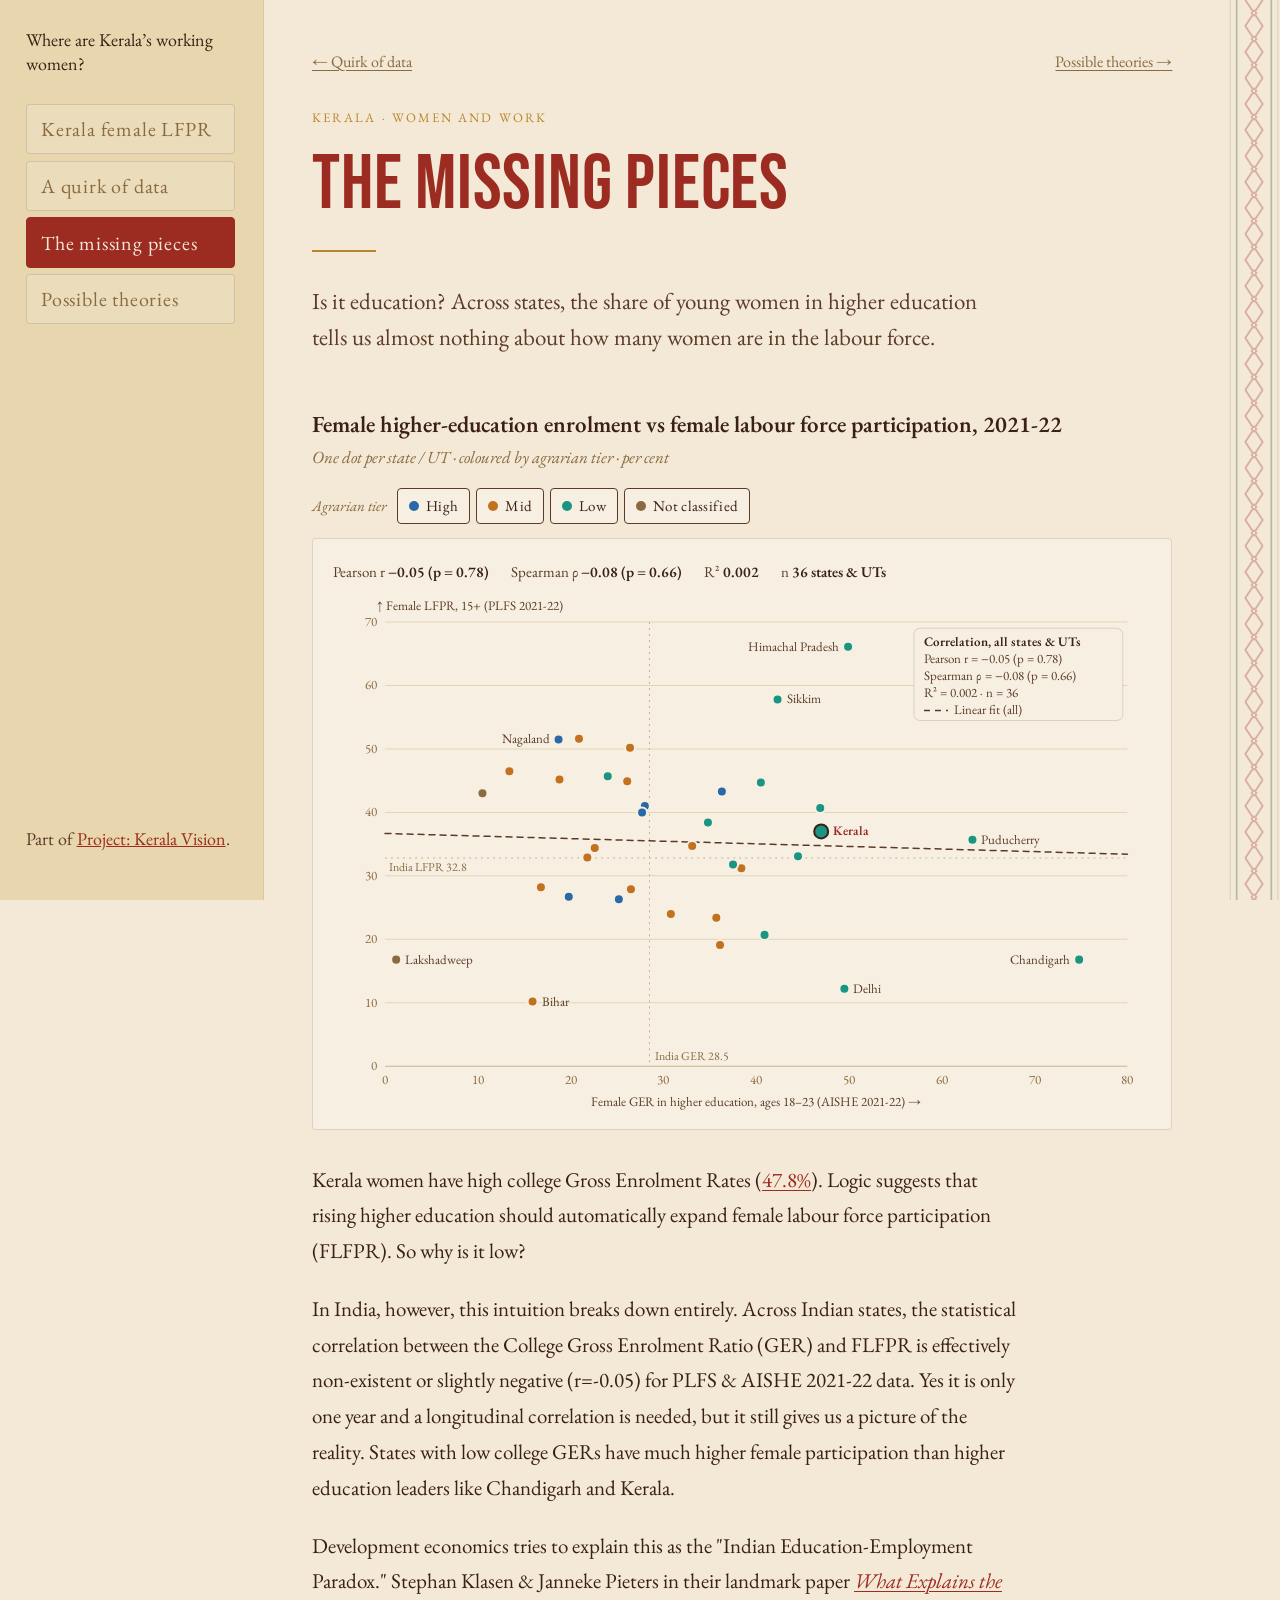
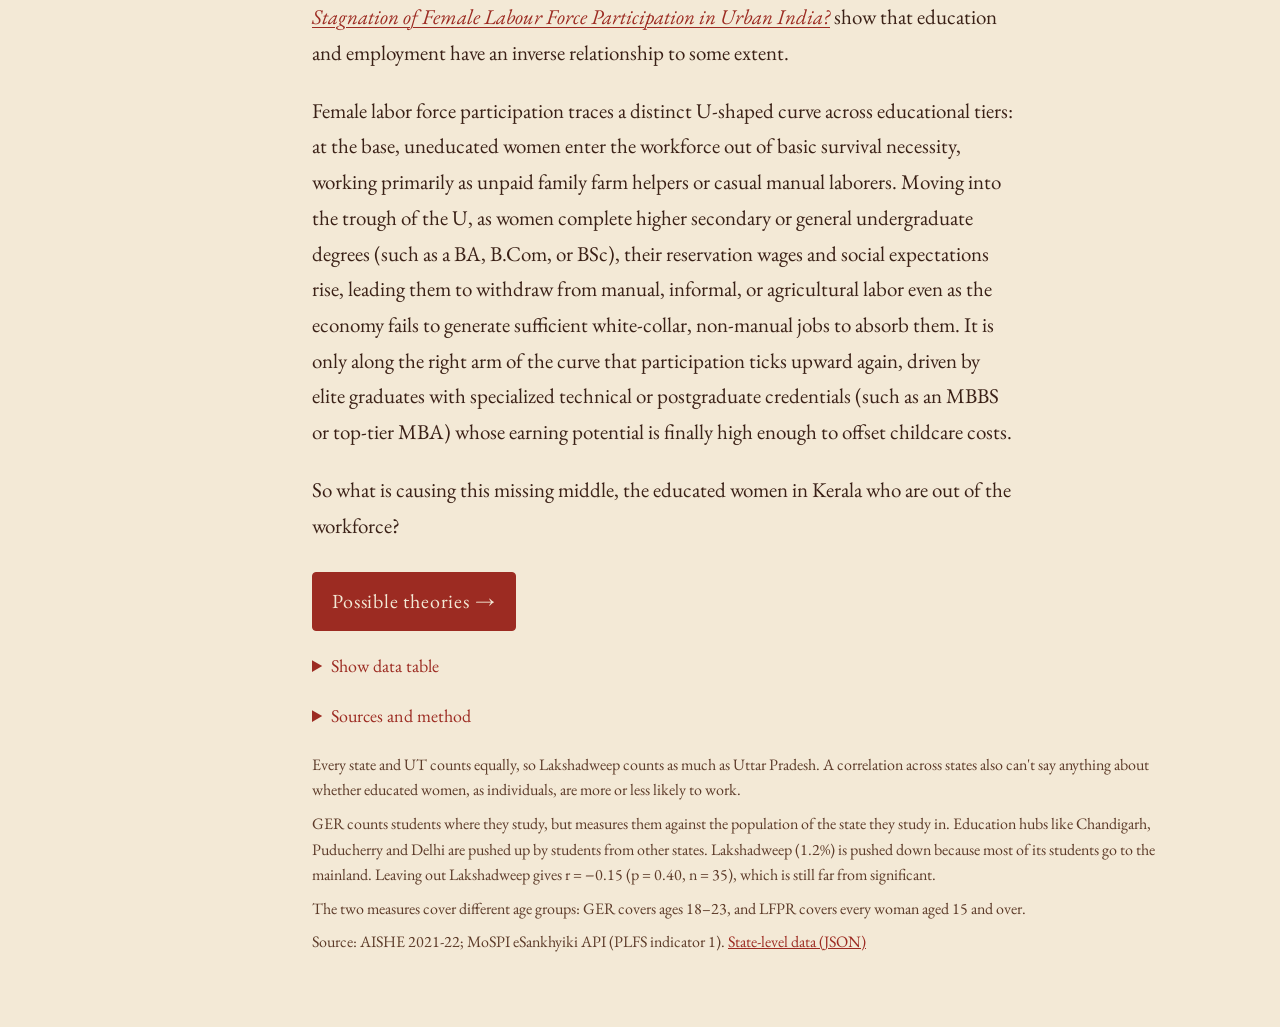
==== commit 9041a2b5: "Page 3: 'tertiary education' -> 'higher education' Co-Authored-By: Claude Opus 5.5 <noreply@anthropi" ====
--- a/missing-pieces.html
+++ b/missing-pieces.html
@@ -50,7 +50,7 @@
 
   <div class="blurb" style="margin-top: 1.5em;">
     <p>Kerala women have high college Gross Enrolment Rates (<a href="https://aishe.gov.in/document/aishe-final-report-2021-22/" target="_blank" rel="noopener">47.8%</a>). Logic suggests that rising higher education should automatically expand female labour force participation (FLFPR). So why is it low?</p>
-    <p>In India, however, this intuition breaks down entirely. Across Indian states, the statistical correlation between the College Gross Enrolment Ratio (GER) and FLFPR is effectively non-existent or slightly negative (r=-0.05) for PLFS &amp; AISHE 2021-22 data. Yes it is only one year and a longitudinal correlation is needed, but it still gives us a picture of the reality. States with low college GERs have much higher female participation than tertiary education leaders like Chandigarh and Kerala.</p>
+    <p>In India, however, this intuition breaks down entirely. Across Indian states, the statistical correlation between the College Gross Enrolment Ratio (GER) and FLFPR is effectively non-existent or slightly negative (r=-0.05) for PLFS &amp; AISHE 2021-22 data. Yes it is only one year and a longitudinal correlation is needed, but it still gives us a picture of the reality. States with low college GERs have much higher female participation than higher education leaders like Chandigarh and Kerala.</p>
     <p>Development economics tries to explain this as the "Indian Education-Employment Paradox." Stephan Klasen &amp; Janneke Pieters in their landmark paper <a href="https://documents1.worldbank.org/curated/en/466621488434287942/pdf/112477-JRN-PUBLIC-WBER-2015-29-3-what-explains-the-stagnation-of-female-labor-force-participation-in-urban-india-Copy.pdf" target="_blank" rel="noopener"><em>What Explains the Stagnation of Female Labour Force Participation in Urban India?</em></a> show that education and employment have an inverse relationship to some extent.</p>
     <p>Female labor force participation traces a distinct U-shaped curve across educational tiers: at the base, uneducated women enter the workforce out of basic survival necessity, working primarily as unpaid family farm helpers or casual manual laborers. Moving into the trough of the U, as women complete higher secondary or general undergraduate degrees (such as a BA, B.Com, or BSc), their reservation wages and social expectations rise, leading them to withdraw from manual, informal, or agricultural labor even as the economy fails to generate sufficient white-collar, non-manual jobs to absorb them. It is only along the right arm of the curve that participation ticks upward again, driven by elite graduates with specialized technical or postgraduate credentials (such as an MBBS or top-tier MBA) whose earning potential is finally high enough to offset childcare costs.</p>
     <p>So what is causing this missing middle, the educated women in Kerala who are out of the workforce?</p>
